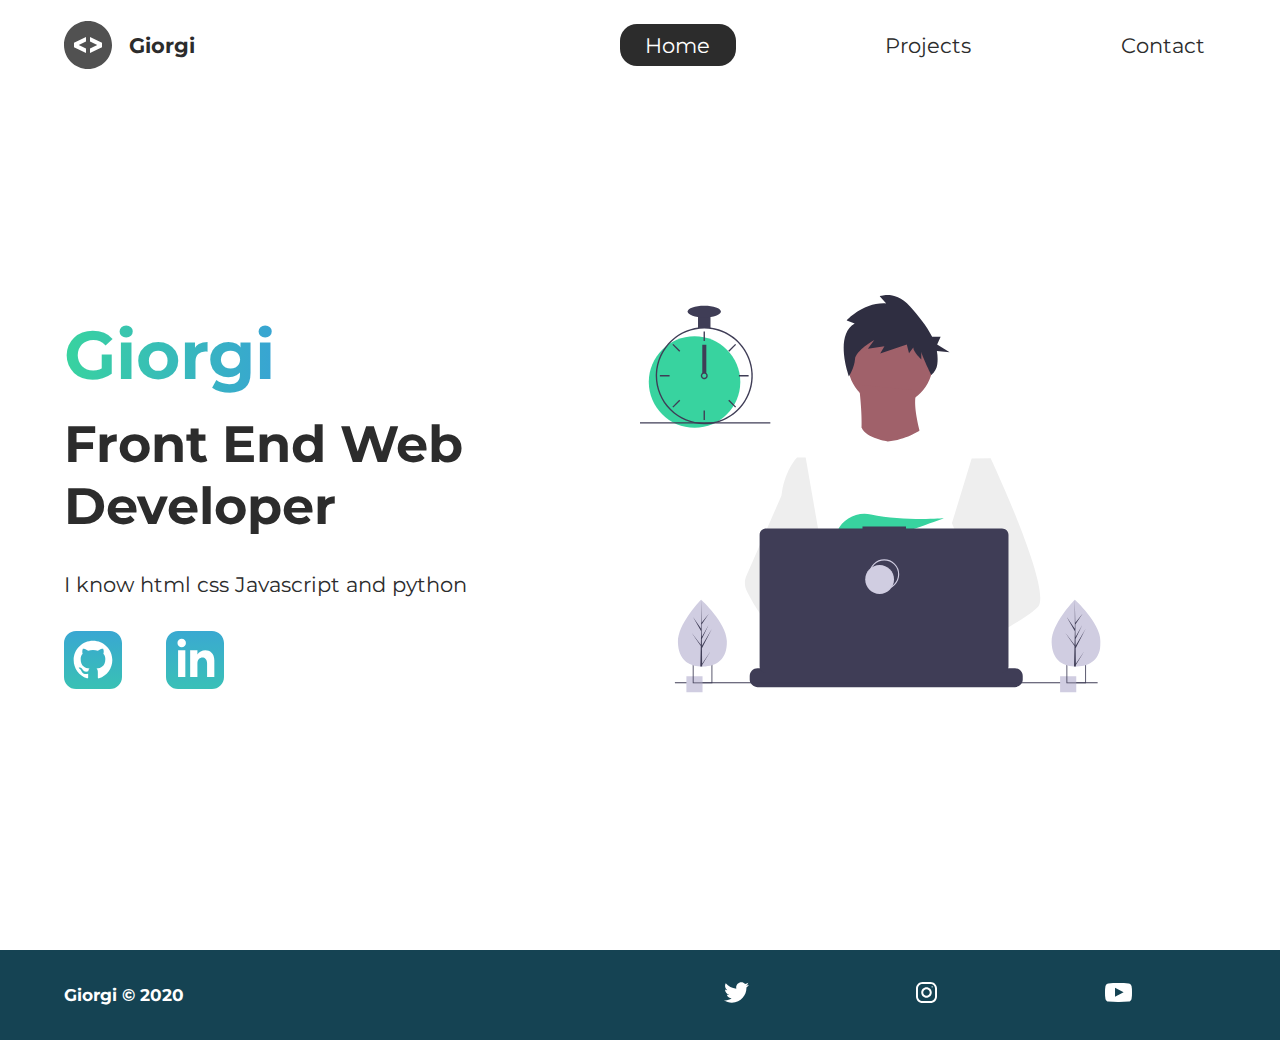
==== index.html @ 6c3f559a "new portfolio" ====
<!DOCTYPE html>
<html lang="en">
  <head>
    <meta charset="UTF-8" />
    <meta name="viewport" content="width=device-width, initial-scale=1.0" />
    <meta http-equiv="X-UA-Compatible" content="ie=edge" />
    <meta
      name="description"
      content="Giorgi Araxamia is a front end web developer who specializes in html,css"
    />
    <meta name="robots" content="index,follow" />
    <link
      href="https://fonts.googleapis.com/css?family=Montserrat:400,500&display=swap"
      rel="stylesheet"
    />
    <script defer src="./changeMode.js"></script>
    <link rel="stylesheet" href="./css/style.css" />
    <title>Giorgi Araxamia| Web Developer</title>
  </head>
  <body>
    <header class="main-head">
      <nav>
        <div class="logo">
          <img src="./icons/code.svg" alt="logo" />
          <h1>Giorgi</h1>
        </div>
        <ul>
          <li><a class="active" href="/">Home</a></li>
          <li><a href="./projects/">Projects</a></li>
          <li><a href="./contact/">Contact</a></li>
        </ul>
      </nav>
    </header>
    <section class="intro">
      <div class="intro-text">
        <h2>Giorgi</h2>
        <h3>
          Front End Web <br />
          Developer
        </h3>
        <p>
          I know html css Javascript and python
        </p>
        <div class="intro-social">
          <a href="#"
            ><img src="./icons/github.svg" alt="github-social-link"
          /></a>
          <a href="#"
            ><img src="./icons/linked-in.svg" alt="linkedin-social-link"
          /></a>
        </div>
      </div>
      <div class="intro-images">
        <svg
          width="799"
          height="690"
          viewBox="0 0 799 690"
          fill="none"
          xmlns="http://www.w3.org/2000/svg"
        >
          <g id="undraw_dev_productivity_umsq (1) 1" clip-path="url(#clip0)">
            <path
              id="Vector"
              d="M516.92 624.636C516.92 624.636 512.16 626.266 504.42 628.576C487.31 633.706 455.65 642.216 428.82 643.916C405.72 645.396 386.2 641.836 382.63 626.766C381.1 620.286 383.27 614.956 388 610.576C402.12 597.486 439 592.796 468.25 591.186C476.51 590.736 484.15 590.526 490.51 590.446C501.31 590.306 508.39 590.526 508.39 590.526L508.56 591.186L516.92 624.636Z"
              fill="#A0616A"
            />
            <path
              id="Vector_2"
              d="M436.99 672.586C418.61 695.346 342.73 647.666 316.19 629.886C310.41 626.016 306.97 623.566 306.97 623.566L331.25 591.186L338.94 580.936C338.94 580.936 345.82 584.586 355.99 590.526C356.36 590.746 356.73 590.966 357.11 591.186C365.88 596.336 376.89 603.066 388 610.576C403.33 620.946 418.83 632.776 428.82 643.916C438.59 654.806 443.08 665.036 436.99 672.586Z"
              fill="#A0616A"
            />
            <g id="me">
              <path
                id="Vector_3"
                d="M434.672 191.952C475.283 191.607 507.926 158.406 507.582 117.795C507.237 77.1832 474.036 44.5403 433.425 44.8847C392.813 45.2291 360.17 78.4303 360.515 119.042C360.859 159.653 394.06 192.296 434.672 191.952Z"
                fill="#A0616A"
              />
              <path
                id="Vector_4"
                d="M379.477 155.65C379.477 155.65 394.216 259.972 373.002 271.875C351.787 283.779 499.929 283.588 499.929 283.588C499.929 283.588 466.124 193.284 480.809 165.449L379.477 155.65Z"
                fill="#A0616A"
              />
              <path
                id="Vector_5"
                d="M608.101 283.199L596.257 339.402L571.214 458.308L570.49 464.815L562.138 540.138L556.582 590.177L552.857 623.79C528.584 636.526 510.988 645.326 510.988 645.326C510.988 645.326 509.404 637.719 506.871 627.99C489.805 633.265 458.218 642.043 431.404 643.97C441.266 654.777 445.842 664.969 439.817 672.57C421.63 695.485 345.349 648.45 318.659 630.896C318.077 635.158 317.879 639.464 318.068 643.762L297.626 628.314L299.331 592.359L302.206 531.522L305.819 455.229C304.448 451.975 303.294 448.634 302.364 445.228C295.956 423.161 288.032 379.057 281.928 342.067C277.016 312.298 273.302 287.138 272.517 281.785C272.411 281.086 272.358 280.726 272.358 280.726L384.363 230.094C392.509 248.556 429.865 253.809 429.865 253.809C460.756 251.417 484.847 234.913 484.847 234.913L608.101 283.199Z"
                fill="white"
              />
              <path
                id="Vector_6"
                d="M372.285 49.3811L358.49 43.9934C358.49 43.9934 386.969 12.1 426.99 14.513L415.635 2.22366C415.635 2.22366 443.04 -9.01799 468.283 19.6674C481.553 34.7467 496.908 52.4737 506.557 72.5077L521.281 72.3829L515.251 85.9663L536.874 99.3152L514.777 97.0719C516.155 104.471 516.421 112.034 515.566 119.511C514.683 126.991 510.928 133.835 505.094 138.598V138.598C505.094 138.598 487.743 103.449 487.696 97.9443L487.813 111.705C487.813 111.705 473.959 99.4371 473.889 91.1807L466.471 100.877L462.593 85.7717L416.475 101.301L423.87 88.8526L395.157 93.2246L406.278 77.9923C406.278 77.9923 373.932 96.1568 372.811 111.304C371.689 126.452 362.299 140.875 362.299 140.875C362.299 140.875 336.213 70.3294 372.285 49.3811Z"
                fill="#2F2E41"
              />
              <path
                id="Vector_7"
                d="M690.215 540.422C682.794 548.605 664.338 560.992 641.951 574.422C633.623 579.413 624.757 584.559 615.71 589.676C594.122 601.889 571.514 614.001 552.857 623.79C528.584 636.526 510.988 645.326 510.988 645.326C510.988 645.326 509.403 637.719 506.871 627.99C503.48 614.968 498.397 598.141 493.184 590.715C493.002 590.456 492.82 590.218 492.638 589.979C491.121 588.022 489.601 586.885 488.112 586.897L562.138 540.138L594.127 519.926L570.489 464.814L540.842 395.683L557.908 339.727L575.062 283.479L608.101 283.199C608.101 283.199 619.243 306.985 633.514 340.166C635.647 345.128 637.851 350.299 640.096 355.64C669.469 425.394 706.176 522.836 690.215 540.422Z"
                fill="#EEEEEE"
              />
              <path
                id="Vector_8"
                d="M358.123 591.2C355.41 591.212 352.702 591.456 350.029 591.928C327.074 596.073 320.47 616.94 318.659 630.896C318.077 635.158 317.879 639.464 318.068 643.761L297.626 628.314L290.178 622.687C272.316 616.628 256.353 605.733 242.483 592.84C230.449 581.456 219.634 568.849 210.213 555.223C200.831 541.793 192.448 527.692 185.134 513.034C183.094 508.943 181.977 504.454 181.864 499.884C181.751 495.314 182.644 490.775 184.48 486.588L209.154 430.327L245.218 348.098C245.471 346.146 245.752 344.237 246.059 342.371C252.995 300.511 272.367 281.786 272.367 281.786L287.286 281.659L297.778 341.932L310.813 416.815L302.364 445.227L282.839 510.845L302.205 531.522L358.123 591.2Z"
                fill="#EEEEEE"
              />
            </g>
            <path
              id="Vector_9"
              d="M372.877 415.806L385.631 430.686C390.37 429.783 395.319 428.721 400.416 427.529L396.752 415.806L405.71 426.256C459.707 412.975 526.637 387.155 526.637 387.155C526.637 387.155 454.379 392.453 400.428 380.666C376.558 375.451 351.998 387.284 342.202 409.668C336.508 422.679 337.403 433.951 357.596 433.951C364.419 433.835 371.223 433.195 377.949 432.037L372.877 415.806Z"
              fill="#38D39F"
            />
            <path
              id="Vector_10"
              d="M663.65 660.386V666.456C663.654 668.122 663.345 669.774 662.74 671.326C662.472 672.018 662.147 672.687 661.77 673.326C660.578 675.326 658.887 676.983 656.862 678.133C654.838 679.283 652.549 679.887 650.22 679.886H203.67C201.342 679.887 199.053 679.283 197.028 678.133C195.003 676.983 193.312 675.326 192.12 673.326C191.743 672.687 191.419 672.018 191.15 671.326C190.546 669.774 190.237 668.122 190.24 666.456V660.386C190.24 658.622 190.587 656.876 191.262 655.246C191.936 653.616 192.926 652.136 194.173 650.888C195.42 649.641 196.901 648.652 198.53 647.977C200.16 647.302 201.906 646.955 203.67 646.956H229.41V644.126C229.41 644.052 229.425 643.979 229.453 643.911C229.481 643.843 229.522 643.782 229.574 643.73C229.626 643.678 229.688 643.636 229.756 643.608C229.824 643.58 229.897 643.566 229.97 643.566H243.4C243.474 643.566 243.547 643.58 243.615 643.608C243.683 643.636 243.745 643.678 243.797 643.73C243.849 643.782 243.89 643.843 243.918 643.911C243.946 643.979 243.96 644.052 243.96 644.126V646.956H252.35V644.126C252.35 644.052 252.365 643.979 252.393 643.911C252.421 643.843 252.462 643.782 252.514 643.73C252.566 643.678 252.628 643.636 252.696 643.608C252.764 643.58 252.837 643.566 252.91 643.566H266.34C266.414 643.566 266.487 643.58 266.555 643.608C266.623 643.636 266.684 643.678 266.736 643.73C266.789 643.782 266.83 643.843 266.858 643.911C266.886 643.979 266.9 644.052 266.9 644.126V646.956H275.3V644.126C275.3 644.052 275.315 643.979 275.343 643.911C275.371 643.843 275.412 643.782 275.464 643.73C275.516 643.678 275.578 643.636 275.646 643.608C275.714 643.58 275.787 643.566 275.86 643.566H289.29C289.364 643.566 289.437 643.58 289.505 643.608C289.573 643.636 289.634 643.678 289.686 643.73C289.739 643.782 289.78 643.843 289.808 643.911C289.836 643.979 289.85 644.052 289.85 644.126V646.956H298.24V644.126C298.24 644.052 298.255 643.979 298.283 643.911C298.311 643.843 298.352 643.782 298.404 643.73C298.456 643.678 298.518 643.636 298.586 643.608C298.654 643.58 298.727 643.566 298.8 643.566H312.23C312.304 643.566 312.377 643.58 312.445 643.608C312.513 643.636 312.574 643.678 312.626 643.73C312.678 643.782 312.72 643.843 312.748 643.911C312.776 643.979 312.79 644.052 312.79 644.126V646.956H321.18V644.126C321.18 644.052 321.194 643.979 321.223 643.911C321.251 643.843 321.292 643.782 321.344 643.73C321.396 643.678 321.458 643.636 321.526 643.608C321.594 643.58 321.667 643.566 321.74 643.566H335.17C335.244 643.566 335.317 643.58 335.385 643.608C335.453 643.636 335.514 643.678 335.566 643.73C335.618 643.782 335.66 643.843 335.688 643.911C335.716 643.979 335.73 644.052 335.73 644.126V646.956H344.13V644.126C344.13 644.052 344.145 643.979 344.173 643.911C344.201 643.843 344.242 643.782 344.294 643.73C344.346 643.678 344.408 643.636 344.476 643.608C344.544 643.58 344.617 643.566 344.69 643.566H358.12C358.194 643.566 358.267 643.58 358.335 643.608C358.403 643.636 358.464 643.678 358.516 643.73C358.569 643.782 358.61 643.843 358.638 643.911C358.666 643.979 358.68 644.052 358.68 644.126V646.956H367.07V644.126C367.07 644.052 367.085 643.979 367.113 643.911C367.141 643.843 367.182 643.782 367.234 643.73C367.286 643.678 367.348 643.636 367.416 643.608C367.484 643.58 367.557 643.566 367.63 643.566H472.83C472.904 643.566 472.977 643.58 473.045 643.608C473.113 643.636 473.174 643.678 473.227 643.73C473.279 643.782 473.32 643.843 473.348 643.911C473.376 643.979 473.39 644.052 473.39 644.126V646.956H481.79V644.126C481.79 644.052 481.804 643.979 481.833 643.911C481.861 643.843 481.902 643.782 481.954 643.73C482.006 643.678 482.068 643.636 482.136 643.608C482.204 643.58 482.277 643.566 482.35 643.566H495.78C495.928 643.567 496.07 643.627 496.175 643.732C496.279 643.836 496.339 643.978 496.34 644.126V646.956H504.73V644.126C504.73 644.052 504.745 643.979 504.773 643.911C504.801 643.843 504.842 643.782 504.894 643.73C504.946 643.678 505.008 643.636 505.076 643.608C505.144 643.58 505.217 643.566 505.29 643.566H518.72C518.794 643.566 518.867 643.58 518.935 643.608C519.003 643.636 519.065 643.678 519.117 643.73C519.169 643.782 519.21 643.843 519.238 643.911C519.266 643.979 519.28 644.052 519.28 644.126V646.956H527.67V644.126C527.67 644.052 527.685 643.979 527.713 643.911C527.741 643.843 527.782 643.782 527.834 643.73C527.886 643.678 527.948 643.636 528.016 643.608C528.084 643.58 528.157 643.566 528.23 643.566H541.66C541.734 643.566 541.807 643.58 541.875 643.608C541.943 643.636 542.005 643.678 542.057 643.73C542.109 643.782 542.15 643.843 542.178 643.911C542.206 643.979 542.22 644.052 542.22 644.126V646.956H550.62V644.126C550.62 644.052 550.635 643.979 550.663 643.911C550.691 643.843 550.732 643.782 550.784 643.73C550.836 643.678 550.898 643.636 550.966 643.608C551.034 643.58 551.107 643.566 551.18 643.566H564.61C564.757 643.568 564.898 643.628 565.001 643.733C565.104 643.837 565.161 643.979 565.16 644.126V646.956H573.56V644.126C573.56 644.052 573.575 643.979 573.603 643.911C573.631 643.843 573.672 643.782 573.724 643.73C573.776 643.678 573.838 643.636 573.906 643.608C573.974 643.58 574.047 643.566 574.12 643.566H587.55C587.624 643.566 587.697 643.58 587.765 643.608C587.833 643.636 587.895 643.678 587.947 643.73C587.999 643.782 588.04 643.843 588.068 643.911C588.096 643.979 588.11 644.052 588.11 644.126V646.956H596.5V644.126C596.5 644.052 596.515 643.979 596.543 643.911C596.571 643.843 596.612 643.782 596.664 643.73C596.716 643.678 596.778 643.636 596.846 643.608C596.914 643.58 596.987 643.566 597.06 643.566H610.49C610.564 643.566 610.637 643.58 610.705 643.608C610.773 643.636 610.835 643.678 610.887 643.73C610.939 643.782 610.98 643.843 611.008 643.911C611.036 643.979 611.05 644.052 611.05 644.126V646.956H650.22C651.984 646.955 653.731 647.302 655.36 647.977C656.99 648.652 658.471 649.641 659.718 650.888C660.965 652.136 661.954 653.616 662.629 655.246C663.304 656.876 663.651 658.622 663.65 660.386Z"
              fill="#3F3D56"
            />
            <path
              id="Vector_11"
              d="M793.5 671.326H60.5V673.326H793.5V671.326Z"
              fill="#3F3D56"
            />
            <path
              id="Vector_12"
              d="M627.694 404.757H461.251V401.326H385.78V404.757H218.651C215.665 404.757 212.801 405.943 210.69 408.054C208.578 410.166 207.392 413.029 207.392 416.015V643.927C207.392 646.913 208.578 649.776 210.69 651.888C212.801 653.999 215.665 655.185 218.651 655.185H627.694C630.68 655.185 633.544 653.999 635.655 651.888C637.767 649.776 638.953 646.913 638.953 643.927V416.015C638.953 414.537 638.662 413.073 638.096 411.707C637.53 410.341 636.701 409.1 635.655 408.054C634.61 407.009 633.369 406.18 632.003 405.614C630.637 405.048 629.173 404.757 627.694 404.757Z"
              fill="#3F3D56"
            />
            <path
              id="Vector_13"
              d="M423.5 509.326C437.307 509.326 448.5 498.133 448.5 484.326C448.5 470.519 437.307 459.326 423.5 459.326C409.693 459.326 398.5 470.519 398.5 484.326C398.5 498.133 409.693 509.326 423.5 509.326Z"
              stroke="#D0CDE1"
              stroke-width="2"
              stroke-miterlimit="10"
            />
            <path
              id="Vector_14"
              d="M415.5 518.326C429.307 518.326 440.5 507.133 440.5 493.326C440.5 479.519 429.307 468.326 415.5 468.326C401.693 468.326 390.5 479.519 390.5 493.326C390.5 507.133 401.693 518.326 415.5 518.326Z"
              fill="#D0CDE1"
            />
            <path
              id="Vector_15"
              d="M108.446 661.223H80.4463V689.223H108.446V661.223Z"
              fill="#D0CDE1"
            />
            <path
              id="Vector_16"
              d="M91.4502 639.223V673.223H125.45V639.223H91.4502ZM123.97 671.743H92.9202V640.703H123.97V671.743Z"
              fill="#3F3D56"
            />
            <path
              id="Vector_17"
              d="M756.446 661.223H728.446V689.223H756.446V661.223Z"
              fill="#D0CDE1"
            />
            <path
              id="Vector_18"
              d="M739.45 639.223V673.223H773.45V639.223H739.45ZM771.97 671.743H740.92V640.703H771.97V671.743Z"
              fill="#3F3D56"
            />
            <path
              id="Vector_19"
              d="M94.5802 230.113C138.399 230.113 173.921 194.592 173.921 150.773C173.921 106.955 138.399 71.4326 94.5802 71.4326C50.7617 71.4326 15.2397 106.955 15.2397 150.773C15.2397 194.592 50.7617 230.113 94.5802 230.113Z"
              fill="#38D39F"
            />
            <path
              id="Vector_20"
              d="M122.229 56.4899C115.045 55.5763 107.774 55.5763 100.59 56.4899C84.586 58.5913 69.5203 65.2398 57.181 75.6465C44.8417 86.0532 35.7467 99.7813 30.9754 115.202C28.8053 122.229 27.5764 129.514 27.3208 136.864C27.2848 137.886 27.2607 138.92 27.2607 139.954C27.283 162.264 36.1559 183.655 51.932 199.431C67.7082 215.207 89.0989 224.08 111.41 224.103C113.201 224.103 114.992 224.042 116.759 223.934C120.907 223.674 125.03 223.103 129.093 222.227C148.495 218.055 165.798 207.161 177.947 191.468C190.095 175.776 196.308 156.295 195.487 136.467C194.665 116.638 186.863 97.738 173.459 83.1039C160.054 68.4698 141.909 59.0435 122.229 56.4899H122.229ZM137.748 217.347H137.736C130.959 219.659 123.905 221.062 116.759 221.518C114.992 221.638 113.201 221.698 111.41 221.698C89.7377 221.672 68.961 213.051 53.6367 197.727C38.3123 182.402 29.6914 161.626 29.6649 139.954C29.6649 138.92 29.689 137.886 29.725 136.864C30.5514 115.744 39.5156 95.7617 54.7411 81.1008C69.9666 66.44 90.273 58.237 111.41 58.2089C130.776 58.21 149.513 65.0865 164.283 77.6131C179.052 90.1398 188.895 107.503 192.057 126.61C195.219 145.716 191.496 165.325 181.55 181.942C171.604 198.559 156.081 211.106 137.748 217.347H137.748Z"
              fill="#3F3D56"
            />
            <path
              id="Vector_21"
              d="M112.612 63.0176H110.208V79.8474H112.612V63.0176Z"
              fill="#3F3D56"
            />
            <path
              id="Vector_22"
              d="M57.8578 84.7018L56.1577 86.4019L68.0582 98.3023L69.7582 96.6022L57.8578 84.7018Z"
              fill="#3F3D56"
            />
            <path
              id="Vector_23"
              d="M34.4736 138.751V141.156H51.3034V138.751H34.4736Z"
              fill="#3F3D56"
            />
            <path
              id="Vector_24"
              d="M56.1578 193.506L57.8579 195.206L69.7584 183.306L68.0583 181.606L56.1578 193.506Z"
              fill="#3F3D56"
            />
            <path
              id="Vector_25"
              d="M153.062 96.6022L154.762 98.3022L166.662 86.4018L164.962 84.7017L153.062 96.6022Z"
              fill="#3F3D56"
            />
            <path
              id="Vector_26"
              d="M171.516 138.751V141.156H188.346V138.751H171.516Z"
              fill="#3F3D56"
            />
            <path
              id="Vector_27"
              d="M154.762 181.605L153.062 183.305L164.962 195.206L166.662 193.506L154.762 181.605Z"
              fill="#3F3D56"
            />
            <path
              id="Vector_28"
              d="M112.612 200.06H110.208V216.89H112.612V200.06Z"
              fill="#3F3D56"
            />
            <path
              id="Vector_29"
              d="M115.016 135.145C113.976 134.365 112.711 133.943 111.41 133.943C110.11 133.943 108.844 134.365 107.804 135.145C107.091 135.686 106.505 136.375 106.085 137.165C105.552 138.181 105.322 139.329 105.421 140.473C105.52 141.616 105.944 142.707 106.644 143.617C107.343 144.527 108.288 145.218 109.368 145.608C110.447 145.997 111.616 146.07 112.735 145.817C113.855 145.564 114.878 144.996 115.685 144.179C116.492 143.363 117.048 142.333 117.288 141.21C117.528 140.088 117.441 138.92 117.039 137.846C116.636 136.771 115.935 135.834 115.017 135.145H115.016ZM111.41 143.56C110.454 143.557 109.539 143.176 108.863 142.501C108.187 141.825 107.807 140.909 107.804 139.954C107.808 139.224 108.03 138.513 108.441 137.91C108.793 137.4 109.271 136.989 109.828 136.718C110.386 136.446 111.004 136.323 111.623 136.361C112.241 136.398 112.84 136.594 113.361 136.931C113.881 137.267 114.307 137.732 114.595 138.281C114.883 138.83 115.025 139.444 115.007 140.063C114.989 140.683 114.811 141.287 114.491 141.818C114.17 142.349 113.719 142.788 113.179 143.093C112.639 143.398 112.03 143.559 111.41 143.56V143.56Z"
              fill="#3F3D56"
            />
            <path
              id="Vector_30"
              d="M122.229 35.3687H100.591V57.007H122.229V35.3687Z"
              fill="#3F3D56"
            />
            <path
              id="Vector_31"
              d="M111.41 38.9748C127.344 38.9748 140.261 34.4 140.261 28.7567C140.261 23.1134 127.344 18.5386 111.41 18.5386C95.4757 18.5386 82.5586 23.1134 82.5586 28.7567C82.5586 34.4 95.4757 38.9748 111.41 38.9748Z"
              fill="#3F3D56"
            />
            <path id="clock-arrow" d="M115 86H108V135H115V86Z" fill="#3F3D56" />
            <path
              id="Vector_32"
              d="M226 220.44H0V222.844H226V220.44Z"
              fill="#3F3D56"
            />
            <g id="plant-left">
              <path
                id="Vector_33"
                d="M150.594 599.754C151.527 631.704 132.858 643.413 109.43 644.097C108.886 644.113 108.344 644.123 107.805 644.126C106.719 644.135 105.643 644.117 104.577 644.072C83.3891 643.193 66.6172 631.945 65.7495 602.232C64.8515 571.482 103.018 531.529 105.882 528.574L105.887 528.571C105.996 528.458 106.052 528.402 106.052 528.402C106.052 528.402 149.661 567.807 150.594 599.754Z"
                fill="#D0CDE1"
              />
              <path
                id="Vector_34"
                d="M107.744 639.255L122.626 617.124L107.774 641.636L107.805 644.126C106.719 644.135 105.643 644.117 104.577 644.072L105.315 612.06L105.295 611.813L105.322 611.766L105.393 608.741L89.0952 585.078L105.374 606.477L105.432 607.116L105.989 582.93L91.9122 558.397L106.029 578.681L105.882 528.574L105.882 528.407L105.887 528.571L106.821 568.062L119.651 552.021L106.863 571.464L107.143 593.098L118.949 571.984L107.187 596.279L107.343 608.308L124.512 578.897L107.395 612.505L107.744 639.255Z"
                fill="#3F3D56"
              />
            </g>
            <g id="plant-right">
              <path
                id="Vector_35"
                d="M798.594 599.754C799.527 631.704 780.858 643.413 757.43 644.097C756.886 644.113 756.344 644.123 755.805 644.126C754.719 644.135 753.643 644.117 752.577 644.072C731.389 643.193 714.617 631.945 713.749 602.232C712.851 571.482 751.018 531.529 753.882 528.574L753.887 528.571C753.996 528.458 754.052 528.402 754.052 528.402C754.052 528.402 797.661 567.807 798.594 599.754Z"
                fill="#D0CDE1"
              />
              <path
                id="Vector_36"
                d="M755.744 639.255L770.626 617.124L755.774 641.636L755.805 644.126C754.719 644.135 753.643 644.117 752.577 644.072L753.315 612.06L753.295 611.813L753.323 611.766L753.393 608.741L737.095 585.078L753.374 606.477L753.432 607.116L753.989 582.93L739.912 558.397L754.029 578.681L753.882 528.574L753.882 528.407L753.887 528.571L754.821 568.062L767.651 552.021L754.864 571.464L755.143 593.098L766.949 571.984L755.187 596.279L755.343 608.308L772.512 578.897L755.395 612.505L755.744 639.255Z"
                fill="#3F3D56"
              />
            </g>
          </g>
          <defs>
            <clipPath id="clip0">
              <rect width="798.627" height="689.223" fill="white" />
            </clipPath>
          </defs>
        </svg>
        <img class="splash" src="./img/splash.svg" alt="" />
      </div>
    </section>
    <footer>
      <h4>Giorgi &copy; 2020</h4>
      <ul>
        <li>
          <a href="#"
            ><img src="./icons/twitter 1.svg" alt="twitter-social"
          /></a>
        </li>
        <li>
          <a href="#"
            ><img src="./icons/instagram 1.svg" alt="instagram-social"
          /></a>
        </li>
        <li>
          <a href="#"
            ><img src="./icons/youtube-symbol 1.svg" alt="youtube-social"
          /></a>
        </li>
      </ul>
    </footer>
  </body>
</html>
---- css/style.css ----
/* Global Styles */
* {
  margin: 0;
  padding: 0;
  -webkit-box-sizing: border-box;
          box-sizing: border-box;
}

html {
  font-size: 62.5%;
}

body {
  font-family: 'Montserrat', sans-serif;
}

h1 {
  font-size: 2.5rem;
}

li,
button,
label,
input,
a,
p {
  font-size: 2.5rem;
}

h2 {
  font-size: 4rem;
}

h3 {
  font-size: 2.5rem;
}

h4,
h5 {
  font-size: 2rem;
}

ul {
  list-style: none;
}

a {
  text-decoration: none;
  color: #2c2c2c;
}

.main-head {
  width: 95%;
  margin: 0 0 0 auto;
}

nav {
  position: relative;
  display: -webkit-box;
  display: -ms-flexbox;
  display: flex;
  -webkit-box-pack: justify;
      -ms-flex-pack: justify;
          justify-content: space-between;
  -webkit-box-align: center;
      -ms-flex-align: center;
          align-items: center;
  -webkit-box-orient: horizontal;
  -webkit-box-direction: normal;
      -ms-flex-direction: row;
          flex-direction: row;
  min-height: 10vh;
  width: 60%;
  -ms-flex-wrap: wrap;
      flex-wrap: wrap;
}

nav .logo {
  display: -webkit-box;
  display: -ms-flexbox;
  display: flex;
  -webkit-box-pack: start;
      -ms-flex-pack: start;
          justify-content: flex-start;
  -webkit-box-align: center;
      -ms-flex-align: center;
          align-items: center;
  -webkit-box-orient: horizontal;
  -webkit-box-direction: normal;
      -ms-flex-direction: row;
          flex-direction: row;
  -webkit-box-flex: 1;
      -ms-flex: 1 1 10rem;
          flex: 1 1 10rem;
}

nav .logo h1 {
  margin: 2rem;
  color: #2c2c2c;
}

nav ul {
  display: -webkit-box;
  display: -ms-flexbox;
  display: flex;
  -ms-flex-pack: distribute;
      justify-content: space-around;
  -webkit-box-align: center;
      -ms-flex-align: center;
          align-items: center;
  -webkit-box-orient: horizontal;
  -webkit-box-direction: normal;
      -ms-flex-direction: row;
          flex-direction: row;
  -webkit-box-flex: 1;
      -ms-flex: 1 1 40rem;
          flex: 1 1 40rem;
}

.intro {
  min-height: 90vh;
  width: 90%;
  margin: auto;
  -ms-flex-wrap: wrap;
      flex-wrap: wrap;
  display: -webkit-box;
  display: -ms-flexbox;
  display: flex;
  -webkit-box-pack: justify;
      -ms-flex-pack: justify;
          justify-content: space-between;
  -webkit-box-align: center;
      -ms-flex-align: center;
          align-items: center;
  -webkit-box-orient: horizontal;
  -webkit-box-direction: normal;
      -ms-flex-direction: row;
          flex-direction: row;
}

.intro h2 {
  font-size: 8rem;
  padding-top: 2rem;
  background: -webkit-gradient(linear, left top, right top, from(#38d39f), to(#38a4d3));
  background: linear-gradient(left, #38d39f, #38a4d3);
  -webkit-background-clip: text;
  -webkit-text-fill-color: transparent;
  display: inline-block;
}

.intro h3 {
  font-size: 6rem;
  padding: 2rem 0rem;
  color: #2c2c2c;
}

.intro p {
  padding-top: 2rem;
  color: #2c2c2c;
}

.splash {
  position: absolute;
  top: 0%;
  right: 0%;
  height: 100%;
  z-index: -1;
}

.intro-social {
  margin-top: 4rem;
}

.intro-social a {
  margin-right: 5rem;
}

.active {
  background: #2c2c2c;
  color: white;
  padding: 1rem 3rem;
  border-radius: 2rem;
}

.intro-text,
.intro-images {
  -webkit-box-flex: 1;
      -ms-flex: 1 1 40rem;
          flex: 1 1 40rem;
}

#plant-left {
  -webkit-animation: plant 1.5s ease infinite alternate;
          animation: plant 1.5s ease infinite alternate;
}

#plant-right {
  -webkit-animation: plant 1.5s ease infinite alternate 0.5s;
          animation: plant 1.5s ease infinite alternate 0.5s;
}

#me {
  -webkit-animation: me 2s ease infinite alternate;
          animation: me 2s ease infinite alternate;
  -webkit-transform-origin: bottom;
          transform-origin: bottom;
}

#clock-arrow {
  -webkit-animation: clock 5s infinite linear;
          animation: clock 5s infinite linear;
  transform-box: fill-box;
  -webkit-transform-origin: bottom;
          transform-origin: bottom;
}

@-webkit-keyframes me {
  from {
    -webkit-transform: rotateZ(-5deg);
            transform: rotateZ(-5deg);
  }
  to {
    -webkit-transform: rotateZ(5deg);
            transform: rotateZ(5deg);
  }
}

@keyframes me {
  from {
    -webkit-transform: rotateZ(-5deg);
            transform: rotateZ(-5deg);
  }
  to {
    -webkit-transform: rotateZ(5deg);
            transform: rotateZ(5deg);
  }
}

@-webkit-keyframes plant {
  from {
    -webkit-transform: translateY(0%);
            transform: translateY(0%);
  }
  to {
    -webkit-transform: translateY(-30%);
            transform: translateY(-30%);
  }
}

@keyframes plant {
  from {
    -webkit-transform: translateY(0%);
            transform: translateY(0%);
  }
  to {
    -webkit-transform: translateY(-30%);
            transform: translateY(-30%);
  }
}

@-webkit-keyframes clock {
  from {
    -webkit-transform: rotateZ(0deg);
            transform: rotateZ(0deg);
  }
  to {
    -webkit-transform: rotateZ(360deg);
            transform: rotateZ(360deg);
  }
}

@keyframes clock {
  from {
    -webkit-transform: rotateZ(0deg);
            transform: rotateZ(0deg);
  }
  to {
    -webkit-transform: rotateZ(360deg);
            transform: rotateZ(360deg);
  }
}

.change-mode .icon {
  position: absolute;
  top: 40%;
  right: -50%;
  width: 20px;
  height: 20px;
  background-color: black;
  cursor: pointer;
  z-index: 50000;
}

.projects {
  width: 90%;
  margin: auto;
  min-height: 90vh;
  display: -webkit-box;
  display: -ms-flexbox;
  display: flex;
  -webkit-box-pack: justify;
      -ms-flex-pack: justify;
          justify-content: space-between;
  -webkit-box-align: center;
      -ms-flex-align: center;
          align-items: center;
  -webkit-box-orient: horizontal;
  -webkit-box-direction: normal;
      -ms-flex-direction: row;
          flex-direction: row;
  text-align: center;
  -ms-flex-wrap: wrap;
      flex-wrap: wrap;
}

.projects h2 {
  margin: 2rem;
}

div.project_box {
  margin-bottom: 40px;
}

div.img_box {
  position: relative;
  max-width: 700px;
  height: 350px;
  border: 2px solid #154353;
  overflow: hidden;
}

div.img_box a {
  position: absolute;
  -webkit-transform: translate(-50%, -50%);
          transform: translate(-50%, -50%);
  padding: 10px 20px;
  color: #fff;
  background-color: #154353;
  opacity: 0;
  cursor: pointer;
}

div.img_box:hover a {
  -webkit-animation: anim 1s ease-in-out forwards;
          animation: anim 1s ease-in-out forwards;
}

div.img_box::before {
  content: '';
  position: absolute;
  top: -100px;
  left: -150px;
  width: 10px;
  height: 10px;
  border-radius: 50%;
  background-color: #38a4d380;
  -webkit-transition: all 0.8s ease-in-out;
  transition: all 0.8s ease-in-out;
}

div.img_box:hover::before {
  width: 170%;
  height: 170%;
}

.projects img {
  -o-object-fit: cover;
     object-fit: cover;
  width: 100%;
  height: 100%;
}

@-webkit-keyframes anim {
  0% {
    top: -50%;
    left: -50%;
    opacity: 0;
  }
  80% {
    top: 50%;
    left: 60%;
    opacity: 0.8;
  }
  100% {
    top: 50%;
    left: 50%;
    opacity: 1;
  }
}

@keyframes anim {
  0% {
    top: -50%;
    left: -50%;
    opacity: 0;
  }
  80% {
    top: 50%;
    left: 60%;
    opacity: 0.8;
  }
  100% {
    top: 50%;
    left: 50%;
    opacity: 1;
  }
}

.form-section {
  min-height: 80vh;
  display: -webkit-box;
  display: -ms-flexbox;
  display: flex;
  -webkit-box-pack: center;
      -ms-flex-pack: center;
          justify-content: center;
  -webkit-box-align: center;
      -ms-flex-align: center;
          align-items: center;
  -webkit-box-orient: horizontal;
  -webkit-box-direction: normal;
      -ms-flex-direction: row;
          flex-direction: row;
  margin-top: 3rem;
}

.form-section form {
  padding: 3rem 10rem;
  -webkit-box-shadow: 0px 10px 10px rgba(0, 0, 0, 0.2), 0px 20px 40px rgba(0, 0, 0, 0.2);
          box-shadow: 0px 10px 10px rgba(0, 0, 0, 0.2), 0px 20px 40px rgba(0, 0, 0, 0.2);
  display: -webkit-box;
  display: -ms-flexbox;
  display: flex;
  -webkit-box-pack: center;
      -ms-flex-pack: center;
          justify-content: center;
  -webkit-box-align: center;
      -ms-flex-align: center;
          align-items: center;
  -webkit-box-orient: vertical;
  -webkit-box-direction: normal;
      -ms-flex-direction: column;
          flex-direction: column;
  border-radius: 2rem;
}

.form-section form input,
.form-section form textarea {
  margin: 2rem;
}

.form-section form input:focus,
.form-section form textarea:focus {
  outline: 2px solid black;
}

.form-section form textarea {
  font-family: "Montserrat", sans-serif;
  font-size: 2rem;
}

.form-section form button {
  width: 100%;
  padding: 2rem;
  background: #154353;
  color: white;
}

.form-section form button:focus {
  background: #33696b;
}

footer {
  background: #154353;
  color: white;
  min-height: 10vh;
  padding: 0% 5%;
  margin-top: 50px;
  display: -webkit-box;
  display: -ms-flexbox;
  display: flex;
  -webkit-box-pack: start;
      -ms-flex-pack: start;
          justify-content: flex-start;
  -webkit-box-align: center;
      -ms-flex-align: center;
          align-items: center;
  -webkit-box-orient: horizontal;
  -webkit-box-direction: normal;
      -ms-flex-direction: row;
          flex-direction: row;
}

footer ul {
  -webkit-box-flex: 1;
      -ms-flex: 1 1 40rem;
          flex: 1 1 40rem;
  display: -webkit-box;
  display: -ms-flexbox;
  display: flex;
  -ms-flex-pack: distribute;
      justify-content: space-around;
  -webkit-box-align: center;
      -ms-flex-align: center;
          align-items: center;
  -webkit-box-orient: horizontal;
  -webkit-box-direction: normal;
      -ms-flex-direction: row;
          flex-direction: row;
}

footer h4 {
  -webkit-box-flex: 1;
      -ms-flex: 1 1 40rem;
          flex: 1 1 40rem;
}

@media screen and (max-width: 1332px) {
  html {
    font-size: 53%;
  }
  .splash {
    display: none;
  }
  svg {
    width: 80%;
  }
  nav {
    width: 100%;
  }
}

@media screen and (max-width: 754px) {
  html {
    font-size: 45%;
  }
  svg {
    height: 60%;
  }
  .main-head {
    width: 100%;
  }
  nav .logo {
    display: -webkit-box;
    display: -ms-flexbox;
    display: flex;
    -webkit-box-pack: center;
        -ms-flex-pack: center;
            justify-content: center;
    -webkit-box-align: center;
        -ms-flex-align: center;
            align-items: center;
    -webkit-box-orient: vertical;
    -webkit-box-direction: normal;
        -ms-flex-direction: column;
            flex-direction: column;
    -webkit-box-flex: 1;
        -ms-flex: 1 1 20rem;
            flex: 1 1 20rem;
    margin-top: 2rem;
  }
  nav ul {
    -webkit-box-flex: 1;
        -ms-flex: 1 1 60rem;
            flex: 1 1 60rem;
    margin: 2rem 0rem;
  }
  .intro-text {
    margin-top: 5rem;
    text-align: center;
  }
  .intro-images {
    text-align: center;
  }
  .intro-social {
    display: -webkit-box;
    display: -ms-flexbox;
    display: flex;
    -webkit-box-pack: center;
        -ms-flex-pack: center;
            justify-content: center;
    -webkit-box-align: center;
        -ms-flex-align: center;
            align-items: center;
    -webkit-box-orient: horizontal;
    -webkit-box-direction: normal;
        -ms-flex-direction: row;
            flex-direction: row;
  }
  .intro-social a {
    margin: 2rem;
  }
  .elena,
  .travelly,
  .gamio {
    -webkit-box-flex: 1;
        -ms-flex: 1 1 50rem;
            flex: 1 1 50rem;
  }
  .elena img,
  .travelly img,
  .gamio img {
    width: 100%;
    height: 100%;
  }
  form {
    padding: 0rem;
    width: 100%;
  }
}
/*# sourceMappingURL=style.css.map */
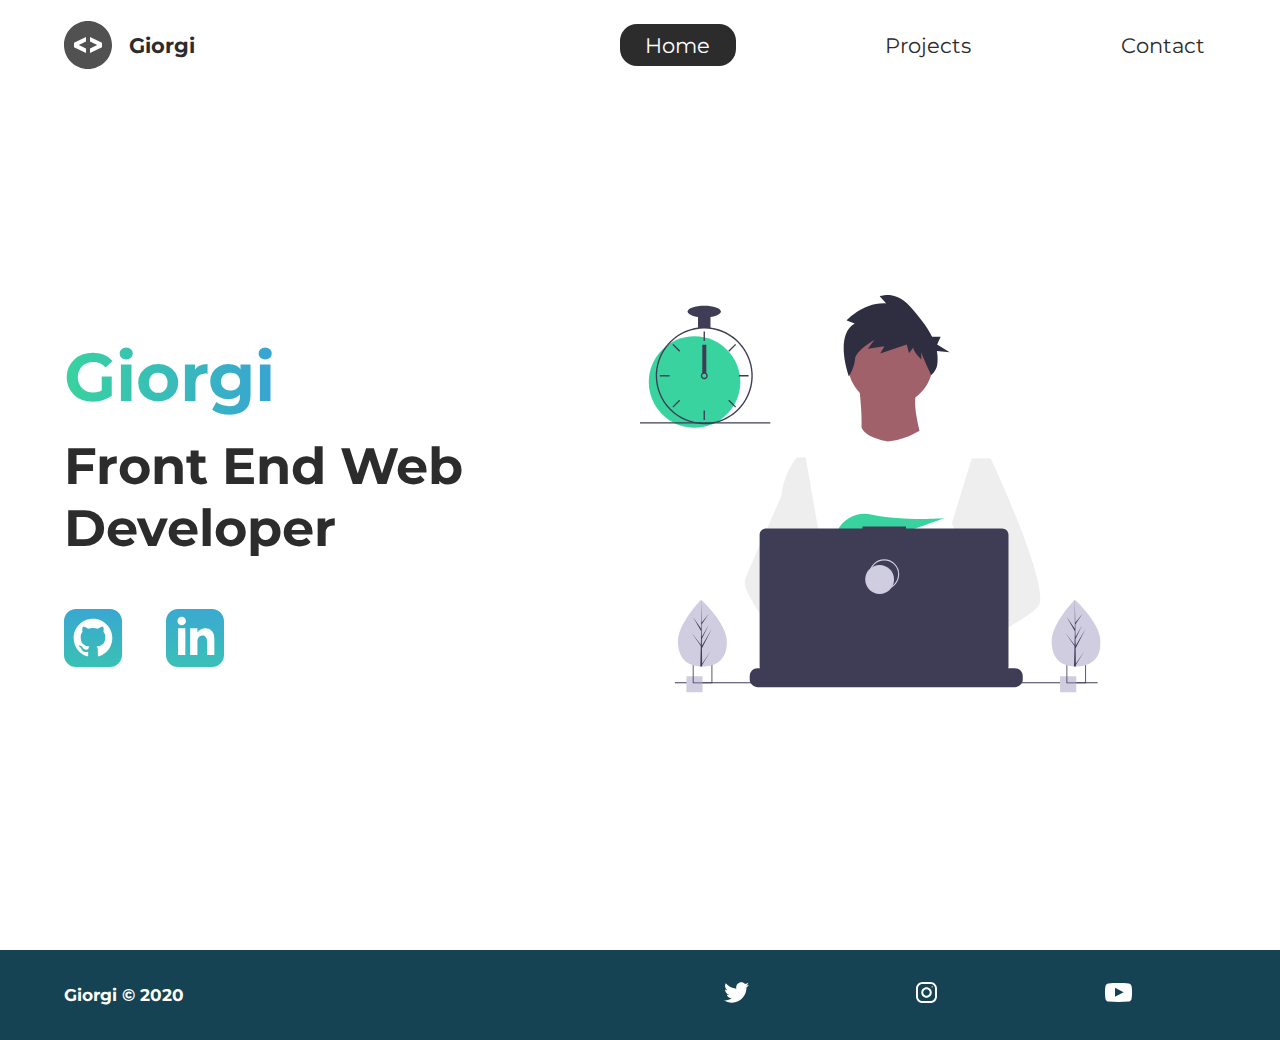
==== commit f14bdc80: "change p" ====
--- a/index.html
+++ b/index.html
@@ -1,282 +1,282 @@
 <!DOCTYPE html>
 <html lang="en">
-  <head>
-    <meta charset="UTF-8" />
-    <meta name="viewport" content="width=device-width, initial-scale=1.0" />
-    <meta http-equiv="X-UA-Compatible" content="ie=edge" />
-    <meta
-      name="description"
-      content="Giorgi Araxamia is a front end web developer who specializes in html,css"
-    />
-    <meta name="robots" content="index,follow" />
-    <link
-      href="https://fonts.googleapis.com/css?family=Montserrat:400,500&display=swap"
-      rel="stylesheet"
-    />
-    <script defer src="./changeMode.js"></script>
-    <link rel="stylesheet" href="./css/style.css" />
-    <title>Giorgi Araxamia| Web Developer</title>
-  </head>
-  <body>
-    <header class="main-head">
-      <nav>
-        <div class="logo">
-          <img src="./icons/code.svg" alt="logo" />
-          <h1>Giorgi</h1>
-        </div>
-        <ul>
-          <li><a class="active" href="/">Home</a></li>
-          <li><a href="./projects/">Projects</a></li>
-          <li><a href="./contact/">Contact</a></li>
-        </ul>
-      </nav>
-    </header>
-    <section class="intro">
-      <div class="intro-text">
-        <h2>Giorgi</h2>
-        <h3>
-          Front End Web <br />
-          Developer
-        </h3>
-        <p>
+	<head>
+		<meta charset="UTF-8" />
+		<meta name="viewport" content="width=device-width, initial-scale=1.0" />
+		<meta http-equiv="X-UA-Compatible" content="ie=edge" />
+		<meta
+			name="description"
+			content="Giorgi Araxamia is a front end web developer who specializes in html,css"
+		/>
+		<meta name="robots" content="index,follow" />
+		<link
+			href="https://fonts.googleapis.com/css?family=Montserrat:400,500&display=swap"
+			rel="stylesheet"
+		/>
+		<script defer src="./changeMode.js"></script>
+		<link rel="stylesheet" href="./css/style.css" />
+		<title>Giorgi Araxamia| Web Developer</title>
+	</head>
+	<body>
+		<header class="main-head">
+			<nav>
+				<div class="logo">
+					<img src="./icons/code.svg" alt="logo" />
+					<h1>Giorgi</h1>
+				</div>
+				<ul>
+					<li><a class="active" href="/">Home</a></li>
+					<li><a href="./projects/">Projects</a></li>
+					<li><a href="./contact/">Contact</a></li>
+				</ul>
+			</nav>
+		</header>
+		<section class="intro">
+			<div class="intro-text">
+				<h2>Giorgi</h2>
+				<h3>
+					Front End Web <br />
+					Developer
+				</h3>
+				<!-- <p>
           I know html css Javascript and python
-        </p>
-        <div class="intro-social">
-          <a href="#"
-            ><img src="./icons/github.svg" alt="github-social-link"
-          /></a>
-          <a href="#"
-            ><img src="./icons/linked-in.svg" alt="linkedin-social-link"
-          /></a>
-        </div>
-      </div>
-      <div class="intro-images">
-        <svg
-          width="799"
-          height="690"
-          viewBox="0 0 799 690"
-          fill="none"
-          xmlns="http://www.w3.org/2000/svg"
-        >
-          <g id="undraw_dev_productivity_umsq (1) 1" clip-path="url(#clip0)">
-            <path
-              id="Vector"
-              d="M516.92 624.636C516.92 624.636 512.16 626.266 504.42 628.576C487.31 633.706 455.65 642.216 428.82 643.916C405.72 645.396 386.2 641.836 382.63 626.766C381.1 620.286 383.27 614.956 388 610.576C402.12 597.486 439 592.796 468.25 591.186C476.51 590.736 484.15 590.526 490.51 590.446C501.31 590.306 508.39 590.526 508.39 590.526L508.56 591.186L516.92 624.636Z"
-              fill="#A0616A"
-            />
-            <path
-              id="Vector_2"
-              d="M436.99 672.586C418.61 695.346 342.73 647.666 316.19 629.886C310.41 626.016 306.97 623.566 306.97 623.566L331.25 591.186L338.94 580.936C338.94 580.936 345.82 584.586 355.99 590.526C356.36 590.746 356.73 590.966 357.11 591.186C365.88 596.336 376.89 603.066 388 610.576C403.33 620.946 418.83 632.776 428.82 643.916C438.59 654.806 443.08 665.036 436.99 672.586Z"
-              fill="#A0616A"
-            />
-            <g id="me">
-              <path
-                id="Vector_3"
-                d="M434.672 191.952C475.283 191.607 507.926 158.406 507.582 117.795C507.237 77.1832 474.036 44.5403 433.425 44.8847C392.813 45.2291 360.17 78.4303 360.515 119.042C360.859 159.653 394.06 192.296 434.672 191.952Z"
-                fill="#A0616A"
-              />
-              <path
-                id="Vector_4"
-                d="M379.477 155.65C379.477 155.65 394.216 259.972 373.002 271.875C351.787 283.779 499.929 283.588 499.929 283.588C499.929 283.588 466.124 193.284 480.809 165.449L379.477 155.65Z"
-                fill="#A0616A"
-              />
-              <path
-                id="Vector_5"
-                d="M608.101 283.199L596.257 339.402L571.214 458.308L570.49 464.815L562.138 540.138L556.582 590.177L552.857 623.79C528.584 636.526 510.988 645.326 510.988 645.326C510.988 645.326 509.404 637.719 506.871 627.99C489.805 633.265 458.218 642.043 431.404 643.97C441.266 654.777 445.842 664.969 439.817 672.57C421.63 695.485 345.349 648.45 318.659 630.896C318.077 635.158 317.879 639.464 318.068 643.762L297.626 628.314L299.331 592.359L302.206 531.522L305.819 455.229C304.448 451.975 303.294 448.634 302.364 445.228C295.956 423.161 288.032 379.057 281.928 342.067C277.016 312.298 273.302 287.138 272.517 281.785C272.411 281.086 272.358 280.726 272.358 280.726L384.363 230.094C392.509 248.556 429.865 253.809 429.865 253.809C460.756 251.417 484.847 234.913 484.847 234.913L608.101 283.199Z"
-                fill="white"
-              />
-              <path
-                id="Vector_6"
-                d="M372.285 49.3811L358.49 43.9934C358.49 43.9934 386.969 12.1 426.99 14.513L415.635 2.22366C415.635 2.22366 443.04 -9.01799 468.283 19.6674C481.553 34.7467 496.908 52.4737 506.557 72.5077L521.281 72.3829L515.251 85.9663L536.874 99.3152L514.777 97.0719C516.155 104.471 516.421 112.034 515.566 119.511C514.683 126.991 510.928 133.835 505.094 138.598V138.598C505.094 138.598 487.743 103.449 487.696 97.9443L487.813 111.705C487.813 111.705 473.959 99.4371 473.889 91.1807L466.471 100.877L462.593 85.7717L416.475 101.301L423.87 88.8526L395.157 93.2246L406.278 77.9923C406.278 77.9923 373.932 96.1568 372.811 111.304C371.689 126.452 362.299 140.875 362.299 140.875C362.299 140.875 336.213 70.3294 372.285 49.3811Z"
-                fill="#2F2E41"
-              />
-              <path
-                id="Vector_7"
-                d="M690.215 540.422C682.794 548.605 664.338 560.992 641.951 574.422C633.623 579.413 624.757 584.559 615.71 589.676C594.122 601.889 571.514 614.001 552.857 623.79C528.584 636.526 510.988 645.326 510.988 645.326C510.988 645.326 509.403 637.719 506.871 627.99C503.48 614.968 498.397 598.141 493.184 590.715C493.002 590.456 492.82 590.218 492.638 589.979C491.121 588.022 489.601 586.885 488.112 586.897L562.138 540.138L594.127 519.926L570.489 464.814L540.842 395.683L557.908 339.727L575.062 283.479L608.101 283.199C608.101 283.199 619.243 306.985 633.514 340.166C635.647 345.128 637.851 350.299 640.096 355.64C669.469 425.394 706.176 522.836 690.215 540.422Z"
-                fill="#EEEEEE"
-              />
-              <path
-                id="Vector_8"
-                d="M358.123 591.2C355.41 591.212 352.702 591.456 350.029 591.928C327.074 596.073 320.47 616.94 318.659 630.896C318.077 635.158 317.879 639.464 318.068 643.761L297.626 628.314L290.178 622.687C272.316 616.628 256.353 605.733 242.483 592.84C230.449 581.456 219.634 568.849 210.213 555.223C200.831 541.793 192.448 527.692 185.134 513.034C183.094 508.943 181.977 504.454 181.864 499.884C181.751 495.314 182.644 490.775 184.48 486.588L209.154 430.327L245.218 348.098C245.471 346.146 245.752 344.237 246.059 342.371C252.995 300.511 272.367 281.786 272.367 281.786L287.286 281.659L297.778 341.932L310.813 416.815L302.364 445.227L282.839 510.845L302.205 531.522L358.123 591.2Z"
-                fill="#EEEEEE"
-              />
-            </g>
-            <path
-              id="Vector_9"
-              d="M372.877 415.806L385.631 430.686C390.37 429.783 395.319 428.721 400.416 427.529L396.752 415.806L405.71 426.256C459.707 412.975 526.637 387.155 526.637 387.155C526.637 387.155 454.379 392.453 400.428 380.666C376.558 375.451 351.998 387.284 342.202 409.668C336.508 422.679 337.403 433.951 357.596 433.951C364.419 433.835 371.223 433.195 377.949 432.037L372.877 415.806Z"
-              fill="#38D39F"
-            />
-            <path
-              id="Vector_10"
-              d="M663.65 660.386V666.456C663.654 668.122 663.345 669.774 662.74 671.326C662.472 672.018 662.147 672.687 661.77 673.326C660.578 675.326 658.887 676.983 656.862 678.133C654.838 679.283 652.549 679.887 650.22 679.886H203.67C201.342 679.887 199.053 679.283 197.028 678.133C195.003 676.983 193.312 675.326 192.12 673.326C191.743 672.687 191.419 672.018 191.15 671.326C190.546 669.774 190.237 668.122 190.24 666.456V660.386C190.24 658.622 190.587 656.876 191.262 655.246C191.936 653.616 192.926 652.136 194.173 650.888C195.42 649.641 196.901 648.652 198.53 647.977C200.16 647.302 201.906 646.955 203.67 646.956H229.41V644.126C229.41 644.052 229.425 643.979 229.453 643.911C229.481 643.843 229.522 643.782 229.574 643.73C229.626 643.678 229.688 643.636 229.756 643.608C229.824 643.58 229.897 643.566 229.97 643.566H243.4C243.474 643.566 243.547 643.58 243.615 643.608C243.683 643.636 243.745 643.678 243.797 643.73C243.849 643.782 243.89 643.843 243.918 643.911C243.946 643.979 243.96 644.052 243.96 644.126V646.956H252.35V644.126C252.35 644.052 252.365 643.979 252.393 643.911C252.421 643.843 252.462 643.782 252.514 643.73C252.566 643.678 252.628 643.636 252.696 643.608C252.764 643.58 252.837 643.566 252.91 643.566H266.34C266.414 643.566 266.487 643.58 266.555 643.608C266.623 643.636 266.684 643.678 266.736 643.73C266.789 643.782 266.83 643.843 266.858 643.911C266.886 643.979 266.9 644.052 266.9 644.126V646.956H275.3V644.126C275.3 644.052 275.315 643.979 275.343 643.911C275.371 643.843 275.412 643.782 275.464 643.73C275.516 643.678 275.578 643.636 275.646 643.608C275.714 643.58 275.787 643.566 275.86 643.566H289.29C289.364 643.566 289.437 643.58 289.505 643.608C289.573 643.636 289.634 643.678 289.686 643.73C289.739 643.782 289.78 643.843 289.808 643.911C289.836 643.979 289.85 644.052 289.85 644.126V646.956H298.24V644.126C298.24 644.052 298.255 643.979 298.283 643.911C298.311 643.843 298.352 643.782 298.404 643.73C298.456 643.678 298.518 643.636 298.586 643.608C298.654 643.58 298.727 643.566 298.8 643.566H312.23C312.304 643.566 312.377 643.58 312.445 643.608C312.513 643.636 312.574 643.678 312.626 643.73C312.678 643.782 312.72 643.843 312.748 643.911C312.776 643.979 312.79 644.052 312.79 644.126V646.956H321.18V644.126C321.18 644.052 321.194 643.979 321.223 643.911C321.251 643.843 321.292 643.782 321.344 643.73C321.396 643.678 321.458 643.636 321.526 643.608C321.594 643.58 321.667 643.566 321.74 643.566H335.17C335.244 643.566 335.317 643.58 335.385 643.608C335.453 643.636 335.514 643.678 335.566 643.73C335.618 643.782 335.66 643.843 335.688 643.911C335.716 643.979 335.73 644.052 335.73 644.126V646.956H344.13V644.126C344.13 644.052 344.145 643.979 344.173 643.911C344.201 643.843 344.242 643.782 344.294 643.73C344.346 643.678 344.408 643.636 344.476 643.608C344.544 643.58 344.617 643.566 344.69 643.566H358.12C358.194 643.566 358.267 643.58 358.335 643.608C358.403 643.636 358.464 643.678 358.516 643.73C358.569 643.782 358.61 643.843 358.638 643.911C358.666 643.979 358.68 644.052 358.68 644.126V646.956H367.07V644.126C367.07 644.052 367.085 643.979 367.113 643.911C367.141 643.843 367.182 643.782 367.234 643.73C367.286 643.678 367.348 643.636 367.416 643.608C367.484 643.58 367.557 643.566 367.63 643.566H472.83C472.904 643.566 472.977 643.58 473.045 643.608C473.113 643.636 473.174 643.678 473.227 643.73C473.279 643.782 473.32 643.843 473.348 643.911C473.376 643.979 473.39 644.052 473.39 644.126V646.956H481.79V644.126C481.79 644.052 481.804 643.979 481.833 643.911C481.861 643.843 481.902 643.782 481.954 643.73C482.006 643.678 482.068 643.636 482.136 643.608C482.204 643.58 482.277 643.566 482.35 643.566H495.78C495.928 643.567 496.07 643.627 496.175 643.732C496.279 643.836 496.339 643.978 496.34 644.126V646.956H504.73V644.126C504.73 644.052 504.745 643.979 504.773 643.911C504.801 643.843 504.842 643.782 504.894 643.73C504.946 643.678 505.008 643.636 505.076 643.608C505.144 643.58 505.217 643.566 505.29 643.566H518.72C518.794 643.566 518.867 643.58 518.935 643.608C519.003 643.636 519.065 643.678 519.117 643.73C519.169 643.782 519.21 643.843 519.238 643.911C519.266 643.979 519.28 644.052 519.28 644.126V646.956H527.67V644.126C527.67 644.052 527.685 643.979 527.713 643.911C527.741 643.843 527.782 643.782 527.834 643.73C527.886 643.678 527.948 643.636 528.016 643.608C528.084 643.58 528.157 643.566 528.23 643.566H541.66C541.734 643.566 541.807 643.58 541.875 643.608C541.943 643.636 542.005 643.678 542.057 643.73C542.109 643.782 542.15 643.843 542.178 643.911C542.206 643.979 542.22 644.052 542.22 644.126V646.956H550.62V644.126C550.62 644.052 550.635 643.979 550.663 643.911C550.691 643.843 550.732 643.782 550.784 643.73C550.836 643.678 550.898 643.636 550.966 643.608C551.034 643.58 551.107 643.566 551.18 643.566H564.61C564.757 643.568 564.898 643.628 565.001 643.733C565.104 643.837 565.161 643.979 565.16 644.126V646.956H573.56V644.126C573.56 644.052 573.575 643.979 573.603 643.911C573.631 643.843 573.672 643.782 573.724 643.73C573.776 643.678 573.838 643.636 573.906 643.608C573.974 643.58 574.047 643.566 574.12 643.566H587.55C587.624 643.566 587.697 643.58 587.765 643.608C587.833 643.636 587.895 643.678 587.947 643.73C587.999 643.782 588.04 643.843 588.068 643.911C588.096 643.979 588.11 644.052 588.11 644.126V646.956H596.5V644.126C596.5 644.052 596.515 643.979 596.543 643.911C596.571 643.843 596.612 643.782 596.664 643.73C596.716 643.678 596.778 643.636 596.846 643.608C596.914 643.58 596.987 643.566 597.06 643.566H610.49C610.564 643.566 610.637 643.58 610.705 643.608C610.773 643.636 610.835 643.678 610.887 643.73C610.939 643.782 610.98 643.843 611.008 643.911C611.036 643.979 611.05 644.052 611.05 644.126V646.956H650.22C651.984 646.955 653.731 647.302 655.36 647.977C656.99 648.652 658.471 649.641 659.718 650.888C660.965 652.136 661.954 653.616 662.629 655.246C663.304 656.876 663.651 658.622 663.65 660.386Z"
-              fill="#3F3D56"
-            />
-            <path
-              id="Vector_11"
-              d="M793.5 671.326H60.5V673.326H793.5V671.326Z"
-              fill="#3F3D56"
-            />
-            <path
-              id="Vector_12"
-              d="M627.694 404.757H461.251V401.326H385.78V404.757H218.651C215.665 404.757 212.801 405.943 210.69 408.054C208.578 410.166 207.392 413.029 207.392 416.015V643.927C207.392 646.913 208.578 649.776 210.69 651.888C212.801 653.999 215.665 655.185 218.651 655.185H627.694C630.68 655.185 633.544 653.999 635.655 651.888C637.767 649.776 638.953 646.913 638.953 643.927V416.015C638.953 414.537 638.662 413.073 638.096 411.707C637.53 410.341 636.701 409.1 635.655 408.054C634.61 407.009 633.369 406.18 632.003 405.614C630.637 405.048 629.173 404.757 627.694 404.757Z"
-              fill="#3F3D56"
-            />
-            <path
-              id="Vector_13"
-              d="M423.5 509.326C437.307 509.326 448.5 498.133 448.5 484.326C448.5 470.519 437.307 459.326 423.5 459.326C409.693 459.326 398.5 470.519 398.5 484.326C398.5 498.133 409.693 509.326 423.5 509.326Z"
-              stroke="#D0CDE1"
-              stroke-width="2"
-              stroke-miterlimit="10"
-            />
-            <path
-              id="Vector_14"
-              d="M415.5 518.326C429.307 518.326 440.5 507.133 440.5 493.326C440.5 479.519 429.307 468.326 415.5 468.326C401.693 468.326 390.5 479.519 390.5 493.326C390.5 507.133 401.693 518.326 415.5 518.326Z"
-              fill="#D0CDE1"
-            />
-            <path
-              id="Vector_15"
-              d="M108.446 661.223H80.4463V689.223H108.446V661.223Z"
-              fill="#D0CDE1"
-            />
-            <path
-              id="Vector_16"
-              d="M91.4502 639.223V673.223H125.45V639.223H91.4502ZM123.97 671.743H92.9202V640.703H123.97V671.743Z"
-              fill="#3F3D56"
-            />
-            <path
-              id="Vector_17"
-              d="M756.446 661.223H728.446V689.223H756.446V661.223Z"
-              fill="#D0CDE1"
-            />
-            <path
-              id="Vector_18"
-              d="M739.45 639.223V673.223H773.45V639.223H739.45ZM771.97 671.743H740.92V640.703H771.97V671.743Z"
-              fill="#3F3D56"
-            />
-            <path
-              id="Vector_19"
-              d="M94.5802 230.113C138.399 230.113 173.921 194.592 173.921 150.773C173.921 106.955 138.399 71.4326 94.5802 71.4326C50.7617 71.4326 15.2397 106.955 15.2397 150.773C15.2397 194.592 50.7617 230.113 94.5802 230.113Z"
-              fill="#38D39F"
-            />
-            <path
-              id="Vector_20"
-              d="M122.229 56.4899C115.045 55.5763 107.774 55.5763 100.59 56.4899C84.586 58.5913 69.5203 65.2398 57.181 75.6465C44.8417 86.0532 35.7467 99.7813 30.9754 115.202C28.8053 122.229 27.5764 129.514 27.3208 136.864C27.2848 137.886 27.2607 138.92 27.2607 139.954C27.283 162.264 36.1559 183.655 51.932 199.431C67.7082 215.207 89.0989 224.08 111.41 224.103C113.201 224.103 114.992 224.042 116.759 223.934C120.907 223.674 125.03 223.103 129.093 222.227C148.495 218.055 165.798 207.161 177.947 191.468C190.095 175.776 196.308 156.295 195.487 136.467C194.665 116.638 186.863 97.738 173.459 83.1039C160.054 68.4698 141.909 59.0435 122.229 56.4899H122.229ZM137.748 217.347H137.736C130.959 219.659 123.905 221.062 116.759 221.518C114.992 221.638 113.201 221.698 111.41 221.698C89.7377 221.672 68.961 213.051 53.6367 197.727C38.3123 182.402 29.6914 161.626 29.6649 139.954C29.6649 138.92 29.689 137.886 29.725 136.864C30.5514 115.744 39.5156 95.7617 54.7411 81.1008C69.9666 66.44 90.273 58.237 111.41 58.2089C130.776 58.21 149.513 65.0865 164.283 77.6131C179.052 90.1398 188.895 107.503 192.057 126.61C195.219 145.716 191.496 165.325 181.55 181.942C171.604 198.559 156.081 211.106 137.748 217.347H137.748Z"
-              fill="#3F3D56"
-            />
-            <path
-              id="Vector_21"
-              d="M112.612 63.0176H110.208V79.8474H112.612V63.0176Z"
-              fill="#3F3D56"
-            />
-            <path
-              id="Vector_22"
-              d="M57.8578 84.7018L56.1577 86.4019L68.0582 98.3023L69.7582 96.6022L57.8578 84.7018Z"
-              fill="#3F3D56"
-            />
-            <path
-              id="Vector_23"
-              d="M34.4736 138.751V141.156H51.3034V138.751H34.4736Z"
-              fill="#3F3D56"
-            />
-            <path
-              id="Vector_24"
-              d="M56.1578 193.506L57.8579 195.206L69.7584 183.306L68.0583 181.606L56.1578 193.506Z"
-              fill="#3F3D56"
-            />
-            <path
-              id="Vector_25"
-              d="M153.062 96.6022L154.762 98.3022L166.662 86.4018L164.962 84.7017L153.062 96.6022Z"
-              fill="#3F3D56"
-            />
-            <path
-              id="Vector_26"
-              d="M171.516 138.751V141.156H188.346V138.751H171.516Z"
-              fill="#3F3D56"
-            />
-            <path
-              id="Vector_27"
-              d="M154.762 181.605L153.062 183.305L164.962 195.206L166.662 193.506L154.762 181.605Z"
-              fill="#3F3D56"
-            />
-            <path
-              id="Vector_28"
-              d="M112.612 200.06H110.208V216.89H112.612V200.06Z"
-              fill="#3F3D56"
-            />
-            <path
-              id="Vector_29"
-              d="M115.016 135.145C113.976 134.365 112.711 133.943 111.41 133.943C110.11 133.943 108.844 134.365 107.804 135.145C107.091 135.686 106.505 136.375 106.085 137.165C105.552 138.181 105.322 139.329 105.421 140.473C105.52 141.616 105.944 142.707 106.644 143.617C107.343 144.527 108.288 145.218 109.368 145.608C110.447 145.997 111.616 146.07 112.735 145.817C113.855 145.564 114.878 144.996 115.685 144.179C116.492 143.363 117.048 142.333 117.288 141.21C117.528 140.088 117.441 138.92 117.039 137.846C116.636 136.771 115.935 135.834 115.017 135.145H115.016ZM111.41 143.56C110.454 143.557 109.539 143.176 108.863 142.501C108.187 141.825 107.807 140.909 107.804 139.954C107.808 139.224 108.03 138.513 108.441 137.91C108.793 137.4 109.271 136.989 109.828 136.718C110.386 136.446 111.004 136.323 111.623 136.361C112.241 136.398 112.84 136.594 113.361 136.931C113.881 137.267 114.307 137.732 114.595 138.281C114.883 138.83 115.025 139.444 115.007 140.063C114.989 140.683 114.811 141.287 114.491 141.818C114.17 142.349 113.719 142.788 113.179 143.093C112.639 143.398 112.03 143.559 111.41 143.56V143.56Z"
-              fill="#3F3D56"
-            />
-            <path
-              id="Vector_30"
-              d="M122.229 35.3687H100.591V57.007H122.229V35.3687Z"
-              fill="#3F3D56"
-            />
-            <path
-              id="Vector_31"
-              d="M111.41 38.9748C127.344 38.9748 140.261 34.4 140.261 28.7567C140.261 23.1134 127.344 18.5386 111.41 18.5386C95.4757 18.5386 82.5586 23.1134 82.5586 28.7567C82.5586 34.4 95.4757 38.9748 111.41 38.9748Z"
-              fill="#3F3D56"
-            />
-            <path id="clock-arrow" d="M115 86H108V135H115V86Z" fill="#3F3D56" />
-            <path
-              id="Vector_32"
-              d="M226 220.44H0V222.844H226V220.44Z"
-              fill="#3F3D56"
-            />
-            <g id="plant-left">
-              <path
-                id="Vector_33"
-                d="M150.594 599.754C151.527 631.704 132.858 643.413 109.43 644.097C108.886 644.113 108.344 644.123 107.805 644.126C106.719 644.135 105.643 644.117 104.577 644.072C83.3891 643.193 66.6172 631.945 65.7495 602.232C64.8515 571.482 103.018 531.529 105.882 528.574L105.887 528.571C105.996 528.458 106.052 528.402 106.052 528.402C106.052 528.402 149.661 567.807 150.594 599.754Z"
-                fill="#D0CDE1"
-              />
-              <path
-                id="Vector_34"
-                d="M107.744 639.255L122.626 617.124L107.774 641.636L107.805 644.126C106.719 644.135 105.643 644.117 104.577 644.072L105.315 612.06L105.295 611.813L105.322 611.766L105.393 608.741L89.0952 585.078L105.374 606.477L105.432 607.116L105.989 582.93L91.9122 558.397L106.029 578.681L105.882 528.574L105.882 528.407L105.887 528.571L106.821 568.062L119.651 552.021L106.863 571.464L107.143 593.098L118.949 571.984L107.187 596.279L107.343 608.308L124.512 578.897L107.395 612.505L107.744 639.255Z"
-                fill="#3F3D56"
-              />
-            </g>
-            <g id="plant-right">
-              <path
-                id="Vector_35"
-                d="M798.594 599.754C799.527 631.704 780.858 643.413 757.43 644.097C756.886 644.113 756.344 644.123 755.805 644.126C754.719 644.135 753.643 644.117 752.577 644.072C731.389 643.193 714.617 631.945 713.749 602.232C712.851 571.482 751.018 531.529 753.882 528.574L753.887 528.571C753.996 528.458 754.052 528.402 754.052 528.402C754.052 528.402 797.661 567.807 798.594 599.754Z"
-                fill="#D0CDE1"
-              />
-              <path
-                id="Vector_36"
-                d="M755.744 639.255L770.626 617.124L755.774 641.636L755.805 644.126C754.719 644.135 753.643 644.117 752.577 644.072L753.315 612.06L753.295 611.813L753.323 611.766L753.393 608.741L737.095 585.078L753.374 606.477L753.432 607.116L753.989 582.93L739.912 558.397L754.029 578.681L753.882 528.574L753.882 528.407L753.887 528.571L754.821 568.062L767.651 552.021L754.864 571.464L755.143 593.098L766.949 571.984L755.187 596.279L755.343 608.308L772.512 578.897L755.395 612.505L755.744 639.255Z"
-                fill="#3F3D56"
-              />
-            </g>
-          </g>
-          <defs>
-            <clipPath id="clip0">
-              <rect width="798.627" height="689.223" fill="white" />
-            </clipPath>
-          </defs>
-        </svg>
-        <img class="splash" src="./img/splash.svg" alt="" />
-      </div>
-    </section>
-    <footer>
-      <h4>Giorgi &copy; 2020</h4>
-      <ul>
-        <li>
-          <a href="#"
-            ><img src="./icons/twitter 1.svg" alt="twitter-social"
-          /></a>
-        </li>
-        <li>
-          <a href="#"
-            ><img src="./icons/instagram 1.svg" alt="instagram-social"
-          /></a>
-        </li>
-        <li>
-          <a href="#"
-            ><img src="./icons/youtube-symbol 1.svg" alt="youtube-social"
-          /></a>
-        </li>
-      </ul>
-    </footer>
-  </body>
+        </p> -->
+				<div class="intro-social">
+					<a href="#"
+						><img src="./icons/github.svg" alt="github-social-link"
+					/></a>
+					<a href="#"
+						><img src="./icons/linked-in.svg" alt="linkedin-social-link"
+					/></a>
+				</div>
+			</div>
+			<div class="intro-images">
+				<svg
+					width="799"
+					height="690"
+					viewBox="0 0 799 690"
+					fill="none"
+					xmlns="http://www.w3.org/2000/svg"
+				>
+					<g id="undraw_dev_productivity_umsq (1) 1" clip-path="url(#clip0)">
+						<path
+							id="Vector"
+							d="M516.92 624.636C516.92 624.636 512.16 626.266 504.42 628.576C487.31 633.706 455.65 642.216 428.82 643.916C405.72 645.396 386.2 641.836 382.63 626.766C381.1 620.286 383.27 614.956 388 610.576C402.12 597.486 439 592.796 468.25 591.186C476.51 590.736 484.15 590.526 490.51 590.446C501.31 590.306 508.39 590.526 508.39 590.526L508.56 591.186L516.92 624.636Z"
+							fill="#A0616A"
+						/>
+						<path
+							id="Vector_2"
+							d="M436.99 672.586C418.61 695.346 342.73 647.666 316.19 629.886C310.41 626.016 306.97 623.566 306.97 623.566L331.25 591.186L338.94 580.936C338.94 580.936 345.82 584.586 355.99 590.526C356.36 590.746 356.73 590.966 357.11 591.186C365.88 596.336 376.89 603.066 388 610.576C403.33 620.946 418.83 632.776 428.82 643.916C438.59 654.806 443.08 665.036 436.99 672.586Z"
+							fill="#A0616A"
+						/>
+						<g id="me">
+							<path
+								id="Vector_3"
+								d="M434.672 191.952C475.283 191.607 507.926 158.406 507.582 117.795C507.237 77.1832 474.036 44.5403 433.425 44.8847C392.813 45.2291 360.17 78.4303 360.515 119.042C360.859 159.653 394.06 192.296 434.672 191.952Z"
+								fill="#A0616A"
+							/>
+							<path
+								id="Vector_4"
+								d="M379.477 155.65C379.477 155.65 394.216 259.972 373.002 271.875C351.787 283.779 499.929 283.588 499.929 283.588C499.929 283.588 466.124 193.284 480.809 165.449L379.477 155.65Z"
+								fill="#A0616A"
+							/>
+							<path
+								id="Vector_5"
+								d="M608.101 283.199L596.257 339.402L571.214 458.308L570.49 464.815L562.138 540.138L556.582 590.177L552.857 623.79C528.584 636.526 510.988 645.326 510.988 645.326C510.988 645.326 509.404 637.719 506.871 627.99C489.805 633.265 458.218 642.043 431.404 643.97C441.266 654.777 445.842 664.969 439.817 672.57C421.63 695.485 345.349 648.45 318.659 630.896C318.077 635.158 317.879 639.464 318.068 643.762L297.626 628.314L299.331 592.359L302.206 531.522L305.819 455.229C304.448 451.975 303.294 448.634 302.364 445.228C295.956 423.161 288.032 379.057 281.928 342.067C277.016 312.298 273.302 287.138 272.517 281.785C272.411 281.086 272.358 280.726 272.358 280.726L384.363 230.094C392.509 248.556 429.865 253.809 429.865 253.809C460.756 251.417 484.847 234.913 484.847 234.913L608.101 283.199Z"
+								fill="white"
+							/>
+							<path
+								id="Vector_6"
+								d="M372.285 49.3811L358.49 43.9934C358.49 43.9934 386.969 12.1 426.99 14.513L415.635 2.22366C415.635 2.22366 443.04 -9.01799 468.283 19.6674C481.553 34.7467 496.908 52.4737 506.557 72.5077L521.281 72.3829L515.251 85.9663L536.874 99.3152L514.777 97.0719C516.155 104.471 516.421 112.034 515.566 119.511C514.683 126.991 510.928 133.835 505.094 138.598V138.598C505.094 138.598 487.743 103.449 487.696 97.9443L487.813 111.705C487.813 111.705 473.959 99.4371 473.889 91.1807L466.471 100.877L462.593 85.7717L416.475 101.301L423.87 88.8526L395.157 93.2246L406.278 77.9923C406.278 77.9923 373.932 96.1568 372.811 111.304C371.689 126.452 362.299 140.875 362.299 140.875C362.299 140.875 336.213 70.3294 372.285 49.3811Z"
+								fill="#2F2E41"
+							/>
+							<path
+								id="Vector_7"
+								d="M690.215 540.422C682.794 548.605 664.338 560.992 641.951 574.422C633.623 579.413 624.757 584.559 615.71 589.676C594.122 601.889 571.514 614.001 552.857 623.79C528.584 636.526 510.988 645.326 510.988 645.326C510.988 645.326 509.403 637.719 506.871 627.99C503.48 614.968 498.397 598.141 493.184 590.715C493.002 590.456 492.82 590.218 492.638 589.979C491.121 588.022 489.601 586.885 488.112 586.897L562.138 540.138L594.127 519.926L570.489 464.814L540.842 395.683L557.908 339.727L575.062 283.479L608.101 283.199C608.101 283.199 619.243 306.985 633.514 340.166C635.647 345.128 637.851 350.299 640.096 355.64C669.469 425.394 706.176 522.836 690.215 540.422Z"
+								fill="#EEEEEE"
+							/>
+							<path
+								id="Vector_8"
+								d="M358.123 591.2C355.41 591.212 352.702 591.456 350.029 591.928C327.074 596.073 320.47 616.94 318.659 630.896C318.077 635.158 317.879 639.464 318.068 643.761L297.626 628.314L290.178 622.687C272.316 616.628 256.353 605.733 242.483 592.84C230.449 581.456 219.634 568.849 210.213 555.223C200.831 541.793 192.448 527.692 185.134 513.034C183.094 508.943 181.977 504.454 181.864 499.884C181.751 495.314 182.644 490.775 184.48 486.588L209.154 430.327L245.218 348.098C245.471 346.146 245.752 344.237 246.059 342.371C252.995 300.511 272.367 281.786 272.367 281.786L287.286 281.659L297.778 341.932L310.813 416.815L302.364 445.227L282.839 510.845L302.205 531.522L358.123 591.2Z"
+								fill="#EEEEEE"
+							/>
+						</g>
+						<path
+							id="Vector_9"
+							d="M372.877 415.806L385.631 430.686C390.37 429.783 395.319 428.721 400.416 427.529L396.752 415.806L405.71 426.256C459.707 412.975 526.637 387.155 526.637 387.155C526.637 387.155 454.379 392.453 400.428 380.666C376.558 375.451 351.998 387.284 342.202 409.668C336.508 422.679 337.403 433.951 357.596 433.951C364.419 433.835 371.223 433.195 377.949 432.037L372.877 415.806Z"
+							fill="#38D39F"
+						/>
+						<path
+							id="Vector_10"
+							d="M663.65 660.386V666.456C663.654 668.122 663.345 669.774 662.74 671.326C662.472 672.018 662.147 672.687 661.77 673.326C660.578 675.326 658.887 676.983 656.862 678.133C654.838 679.283 652.549 679.887 650.22 679.886H203.67C201.342 679.887 199.053 679.283 197.028 678.133C195.003 676.983 193.312 675.326 192.12 673.326C191.743 672.687 191.419 672.018 191.15 671.326C190.546 669.774 190.237 668.122 190.24 666.456V660.386C190.24 658.622 190.587 656.876 191.262 655.246C191.936 653.616 192.926 652.136 194.173 650.888C195.42 649.641 196.901 648.652 198.53 647.977C200.16 647.302 201.906 646.955 203.67 646.956H229.41V644.126C229.41 644.052 229.425 643.979 229.453 643.911C229.481 643.843 229.522 643.782 229.574 643.73C229.626 643.678 229.688 643.636 229.756 643.608C229.824 643.58 229.897 643.566 229.97 643.566H243.4C243.474 643.566 243.547 643.58 243.615 643.608C243.683 643.636 243.745 643.678 243.797 643.73C243.849 643.782 243.89 643.843 243.918 643.911C243.946 643.979 243.96 644.052 243.96 644.126V646.956H252.35V644.126C252.35 644.052 252.365 643.979 252.393 643.911C252.421 643.843 252.462 643.782 252.514 643.73C252.566 643.678 252.628 643.636 252.696 643.608C252.764 643.58 252.837 643.566 252.91 643.566H266.34C266.414 643.566 266.487 643.58 266.555 643.608C266.623 643.636 266.684 643.678 266.736 643.73C266.789 643.782 266.83 643.843 266.858 643.911C266.886 643.979 266.9 644.052 266.9 644.126V646.956H275.3V644.126C275.3 644.052 275.315 643.979 275.343 643.911C275.371 643.843 275.412 643.782 275.464 643.73C275.516 643.678 275.578 643.636 275.646 643.608C275.714 643.58 275.787 643.566 275.86 643.566H289.29C289.364 643.566 289.437 643.58 289.505 643.608C289.573 643.636 289.634 643.678 289.686 643.73C289.739 643.782 289.78 643.843 289.808 643.911C289.836 643.979 289.85 644.052 289.85 644.126V646.956H298.24V644.126C298.24 644.052 298.255 643.979 298.283 643.911C298.311 643.843 298.352 643.782 298.404 643.73C298.456 643.678 298.518 643.636 298.586 643.608C298.654 643.58 298.727 643.566 298.8 643.566H312.23C312.304 643.566 312.377 643.58 312.445 643.608C312.513 643.636 312.574 643.678 312.626 643.73C312.678 643.782 312.72 643.843 312.748 643.911C312.776 643.979 312.79 644.052 312.79 644.126V646.956H321.18V644.126C321.18 644.052 321.194 643.979 321.223 643.911C321.251 643.843 321.292 643.782 321.344 643.73C321.396 643.678 321.458 643.636 321.526 643.608C321.594 643.58 321.667 643.566 321.74 643.566H335.17C335.244 643.566 335.317 643.58 335.385 643.608C335.453 643.636 335.514 643.678 335.566 643.73C335.618 643.782 335.66 643.843 335.688 643.911C335.716 643.979 335.73 644.052 335.73 644.126V646.956H344.13V644.126C344.13 644.052 344.145 643.979 344.173 643.911C344.201 643.843 344.242 643.782 344.294 643.73C344.346 643.678 344.408 643.636 344.476 643.608C344.544 643.58 344.617 643.566 344.69 643.566H358.12C358.194 643.566 358.267 643.58 358.335 643.608C358.403 643.636 358.464 643.678 358.516 643.73C358.569 643.782 358.61 643.843 358.638 643.911C358.666 643.979 358.68 644.052 358.68 644.126V646.956H367.07V644.126C367.07 644.052 367.085 643.979 367.113 643.911C367.141 643.843 367.182 643.782 367.234 643.73C367.286 643.678 367.348 643.636 367.416 643.608C367.484 643.58 367.557 643.566 367.63 643.566H472.83C472.904 643.566 472.977 643.58 473.045 643.608C473.113 643.636 473.174 643.678 473.227 643.73C473.279 643.782 473.32 643.843 473.348 643.911C473.376 643.979 473.39 644.052 473.39 644.126V646.956H481.79V644.126C481.79 644.052 481.804 643.979 481.833 643.911C481.861 643.843 481.902 643.782 481.954 643.73C482.006 643.678 482.068 643.636 482.136 643.608C482.204 643.58 482.277 643.566 482.35 643.566H495.78C495.928 643.567 496.07 643.627 496.175 643.732C496.279 643.836 496.339 643.978 496.34 644.126V646.956H504.73V644.126C504.73 644.052 504.745 643.979 504.773 643.911C504.801 643.843 504.842 643.782 504.894 643.73C504.946 643.678 505.008 643.636 505.076 643.608C505.144 643.58 505.217 643.566 505.29 643.566H518.72C518.794 643.566 518.867 643.58 518.935 643.608C519.003 643.636 519.065 643.678 519.117 643.73C519.169 643.782 519.21 643.843 519.238 643.911C519.266 643.979 519.28 644.052 519.28 644.126V646.956H527.67V644.126C527.67 644.052 527.685 643.979 527.713 643.911C527.741 643.843 527.782 643.782 527.834 643.73C527.886 643.678 527.948 643.636 528.016 643.608C528.084 643.58 528.157 643.566 528.23 643.566H541.66C541.734 643.566 541.807 643.58 541.875 643.608C541.943 643.636 542.005 643.678 542.057 643.73C542.109 643.782 542.15 643.843 542.178 643.911C542.206 643.979 542.22 644.052 542.22 644.126V646.956H550.62V644.126C550.62 644.052 550.635 643.979 550.663 643.911C550.691 643.843 550.732 643.782 550.784 643.73C550.836 643.678 550.898 643.636 550.966 643.608C551.034 643.58 551.107 643.566 551.18 643.566H564.61C564.757 643.568 564.898 643.628 565.001 643.733C565.104 643.837 565.161 643.979 565.16 644.126V646.956H573.56V644.126C573.56 644.052 573.575 643.979 573.603 643.911C573.631 643.843 573.672 643.782 573.724 643.73C573.776 643.678 573.838 643.636 573.906 643.608C573.974 643.58 574.047 643.566 574.12 643.566H587.55C587.624 643.566 587.697 643.58 587.765 643.608C587.833 643.636 587.895 643.678 587.947 643.73C587.999 643.782 588.04 643.843 588.068 643.911C588.096 643.979 588.11 644.052 588.11 644.126V646.956H596.5V644.126C596.5 644.052 596.515 643.979 596.543 643.911C596.571 643.843 596.612 643.782 596.664 643.73C596.716 643.678 596.778 643.636 596.846 643.608C596.914 643.58 596.987 643.566 597.06 643.566H610.49C610.564 643.566 610.637 643.58 610.705 643.608C610.773 643.636 610.835 643.678 610.887 643.73C610.939 643.782 610.98 643.843 611.008 643.911C611.036 643.979 611.05 644.052 611.05 644.126V646.956H650.22C651.984 646.955 653.731 647.302 655.36 647.977C656.99 648.652 658.471 649.641 659.718 650.888C660.965 652.136 661.954 653.616 662.629 655.246C663.304 656.876 663.651 658.622 663.65 660.386Z"
+							fill="#3F3D56"
+						/>
+						<path
+							id="Vector_11"
+							d="M793.5 671.326H60.5V673.326H793.5V671.326Z"
+							fill="#3F3D56"
+						/>
+						<path
+							id="Vector_12"
+							d="M627.694 404.757H461.251V401.326H385.78V404.757H218.651C215.665 404.757 212.801 405.943 210.69 408.054C208.578 410.166 207.392 413.029 207.392 416.015V643.927C207.392 646.913 208.578 649.776 210.69 651.888C212.801 653.999 215.665 655.185 218.651 655.185H627.694C630.68 655.185 633.544 653.999 635.655 651.888C637.767 649.776 638.953 646.913 638.953 643.927V416.015C638.953 414.537 638.662 413.073 638.096 411.707C637.53 410.341 636.701 409.1 635.655 408.054C634.61 407.009 633.369 406.18 632.003 405.614C630.637 405.048 629.173 404.757 627.694 404.757Z"
+							fill="#3F3D56"
+						/>
+						<path
+							id="Vector_13"
+							d="M423.5 509.326C437.307 509.326 448.5 498.133 448.5 484.326C448.5 470.519 437.307 459.326 423.5 459.326C409.693 459.326 398.5 470.519 398.5 484.326C398.5 498.133 409.693 509.326 423.5 509.326Z"
+							stroke="#D0CDE1"
+							stroke-width="2"
+							stroke-miterlimit="10"
+						/>
+						<path
+							id="Vector_14"
+							d="M415.5 518.326C429.307 518.326 440.5 507.133 440.5 493.326C440.5 479.519 429.307 468.326 415.5 468.326C401.693 468.326 390.5 479.519 390.5 493.326C390.5 507.133 401.693 518.326 415.5 518.326Z"
+							fill="#D0CDE1"
+						/>
+						<path
+							id="Vector_15"
+							d="M108.446 661.223H80.4463V689.223H108.446V661.223Z"
+							fill="#D0CDE1"
+						/>
+						<path
+							id="Vector_16"
+							d="M91.4502 639.223V673.223H125.45V639.223H91.4502ZM123.97 671.743H92.9202V640.703H123.97V671.743Z"
+							fill="#3F3D56"
+						/>
+						<path
+							id="Vector_17"
+							d="M756.446 661.223H728.446V689.223H756.446V661.223Z"
+							fill="#D0CDE1"
+						/>
+						<path
+							id="Vector_18"
+							d="M739.45 639.223V673.223H773.45V639.223H739.45ZM771.97 671.743H740.92V640.703H771.97V671.743Z"
+							fill="#3F3D56"
+						/>
+						<path
+							id="Vector_19"
+							d="M94.5802 230.113C138.399 230.113 173.921 194.592 173.921 150.773C173.921 106.955 138.399 71.4326 94.5802 71.4326C50.7617 71.4326 15.2397 106.955 15.2397 150.773C15.2397 194.592 50.7617 230.113 94.5802 230.113Z"
+							fill="#38D39F"
+						/>
+						<path
+							id="Vector_20"
+							d="M122.229 56.4899C115.045 55.5763 107.774 55.5763 100.59 56.4899C84.586 58.5913 69.5203 65.2398 57.181 75.6465C44.8417 86.0532 35.7467 99.7813 30.9754 115.202C28.8053 122.229 27.5764 129.514 27.3208 136.864C27.2848 137.886 27.2607 138.92 27.2607 139.954C27.283 162.264 36.1559 183.655 51.932 199.431C67.7082 215.207 89.0989 224.08 111.41 224.103C113.201 224.103 114.992 224.042 116.759 223.934C120.907 223.674 125.03 223.103 129.093 222.227C148.495 218.055 165.798 207.161 177.947 191.468C190.095 175.776 196.308 156.295 195.487 136.467C194.665 116.638 186.863 97.738 173.459 83.1039C160.054 68.4698 141.909 59.0435 122.229 56.4899H122.229ZM137.748 217.347H137.736C130.959 219.659 123.905 221.062 116.759 221.518C114.992 221.638 113.201 221.698 111.41 221.698C89.7377 221.672 68.961 213.051 53.6367 197.727C38.3123 182.402 29.6914 161.626 29.6649 139.954C29.6649 138.92 29.689 137.886 29.725 136.864C30.5514 115.744 39.5156 95.7617 54.7411 81.1008C69.9666 66.44 90.273 58.237 111.41 58.2089C130.776 58.21 149.513 65.0865 164.283 77.6131C179.052 90.1398 188.895 107.503 192.057 126.61C195.219 145.716 191.496 165.325 181.55 181.942C171.604 198.559 156.081 211.106 137.748 217.347H137.748Z"
+							fill="#3F3D56"
+						/>
+						<path
+							id="Vector_21"
+							d="M112.612 63.0176H110.208V79.8474H112.612V63.0176Z"
+							fill="#3F3D56"
+						/>
+						<path
+							id="Vector_22"
+							d="M57.8578 84.7018L56.1577 86.4019L68.0582 98.3023L69.7582 96.6022L57.8578 84.7018Z"
+							fill="#3F3D56"
+						/>
+						<path
+							id="Vector_23"
+							d="M34.4736 138.751V141.156H51.3034V138.751H34.4736Z"
+							fill="#3F3D56"
+						/>
+						<path
+							id="Vector_24"
+							d="M56.1578 193.506L57.8579 195.206L69.7584 183.306L68.0583 181.606L56.1578 193.506Z"
+							fill="#3F3D56"
+						/>
+						<path
+							id="Vector_25"
+							d="M153.062 96.6022L154.762 98.3022L166.662 86.4018L164.962 84.7017L153.062 96.6022Z"
+							fill="#3F3D56"
+						/>
+						<path
+							id="Vector_26"
+							d="M171.516 138.751V141.156H188.346V138.751H171.516Z"
+							fill="#3F3D56"
+						/>
+						<path
+							id="Vector_27"
+							d="M154.762 181.605L153.062 183.305L164.962 195.206L166.662 193.506L154.762 181.605Z"
+							fill="#3F3D56"
+						/>
+						<path
+							id="Vector_28"
+							d="M112.612 200.06H110.208V216.89H112.612V200.06Z"
+							fill="#3F3D56"
+						/>
+						<path
+							id="Vector_29"
+							d="M115.016 135.145C113.976 134.365 112.711 133.943 111.41 133.943C110.11 133.943 108.844 134.365 107.804 135.145C107.091 135.686 106.505 136.375 106.085 137.165C105.552 138.181 105.322 139.329 105.421 140.473C105.52 141.616 105.944 142.707 106.644 143.617C107.343 144.527 108.288 145.218 109.368 145.608C110.447 145.997 111.616 146.07 112.735 145.817C113.855 145.564 114.878 144.996 115.685 144.179C116.492 143.363 117.048 142.333 117.288 141.21C117.528 140.088 117.441 138.92 117.039 137.846C116.636 136.771 115.935 135.834 115.017 135.145H115.016ZM111.41 143.56C110.454 143.557 109.539 143.176 108.863 142.501C108.187 141.825 107.807 140.909 107.804 139.954C107.808 139.224 108.03 138.513 108.441 137.91C108.793 137.4 109.271 136.989 109.828 136.718C110.386 136.446 111.004 136.323 111.623 136.361C112.241 136.398 112.84 136.594 113.361 136.931C113.881 137.267 114.307 137.732 114.595 138.281C114.883 138.83 115.025 139.444 115.007 140.063C114.989 140.683 114.811 141.287 114.491 141.818C114.17 142.349 113.719 142.788 113.179 143.093C112.639 143.398 112.03 143.559 111.41 143.56V143.56Z"
+							fill="#3F3D56"
+						/>
+						<path
+							id="Vector_30"
+							d="M122.229 35.3687H100.591V57.007H122.229V35.3687Z"
+							fill="#3F3D56"
+						/>
+						<path
+							id="Vector_31"
+							d="M111.41 38.9748C127.344 38.9748 140.261 34.4 140.261 28.7567C140.261 23.1134 127.344 18.5386 111.41 18.5386C95.4757 18.5386 82.5586 23.1134 82.5586 28.7567C82.5586 34.4 95.4757 38.9748 111.41 38.9748Z"
+							fill="#3F3D56"
+						/>
+						<path id="clock-arrow" d="M115 86H108V135H115V86Z" fill="#3F3D56" />
+						<path
+							id="Vector_32"
+							d="M226 220.44H0V222.844H226V220.44Z"
+							fill="#3F3D56"
+						/>
+						<g id="plant-left">
+							<path
+								id="Vector_33"
+								d="M150.594 599.754C151.527 631.704 132.858 643.413 109.43 644.097C108.886 644.113 108.344 644.123 107.805 644.126C106.719 644.135 105.643 644.117 104.577 644.072C83.3891 643.193 66.6172 631.945 65.7495 602.232C64.8515 571.482 103.018 531.529 105.882 528.574L105.887 528.571C105.996 528.458 106.052 528.402 106.052 528.402C106.052 528.402 149.661 567.807 150.594 599.754Z"
+								fill="#D0CDE1"
+							/>
+							<path
+								id="Vector_34"
+								d="M107.744 639.255L122.626 617.124L107.774 641.636L107.805 644.126C106.719 644.135 105.643 644.117 104.577 644.072L105.315 612.06L105.295 611.813L105.322 611.766L105.393 608.741L89.0952 585.078L105.374 606.477L105.432 607.116L105.989 582.93L91.9122 558.397L106.029 578.681L105.882 528.574L105.882 528.407L105.887 528.571L106.821 568.062L119.651 552.021L106.863 571.464L107.143 593.098L118.949 571.984L107.187 596.279L107.343 608.308L124.512 578.897L107.395 612.505L107.744 639.255Z"
+								fill="#3F3D56"
+							/>
+						</g>
+						<g id="plant-right">
+							<path
+								id="Vector_35"
+								d="M798.594 599.754C799.527 631.704 780.858 643.413 757.43 644.097C756.886 644.113 756.344 644.123 755.805 644.126C754.719 644.135 753.643 644.117 752.577 644.072C731.389 643.193 714.617 631.945 713.749 602.232C712.851 571.482 751.018 531.529 753.882 528.574L753.887 528.571C753.996 528.458 754.052 528.402 754.052 528.402C754.052 528.402 797.661 567.807 798.594 599.754Z"
+								fill="#D0CDE1"
+							/>
+							<path
+								id="Vector_36"
+								d="M755.744 639.255L770.626 617.124L755.774 641.636L755.805 644.126C754.719 644.135 753.643 644.117 752.577 644.072L753.315 612.06L753.295 611.813L753.323 611.766L753.393 608.741L737.095 585.078L753.374 606.477L753.432 607.116L753.989 582.93L739.912 558.397L754.029 578.681L753.882 528.574L753.882 528.407L753.887 528.571L754.821 568.062L767.651 552.021L754.864 571.464L755.143 593.098L766.949 571.984L755.187 596.279L755.343 608.308L772.512 578.897L755.395 612.505L755.744 639.255Z"
+								fill="#3F3D56"
+							/>
+						</g>
+					</g>
+					<defs>
+						<clipPath id="clip0">
+							<rect width="798.627" height="689.223" fill="white" />
+						</clipPath>
+					</defs>
+				</svg>
+				<img class="splash" src="./img/splash.svg" alt="" />
+			</div>
+		</section>
+		<footer>
+			<h4>Giorgi &copy; 2020</h4>
+			<ul>
+				<li>
+					<a href="#"
+						><img src="./icons/twitter 1.svg" alt="twitter-social"
+					/></a>
+				</li>
+				<li>
+					<a href="#"
+						><img src="./icons/instagram 1.svg" alt="instagram-social"
+					/></a>
+				</li>
+				<li>
+					<a href="#"
+						><img src="./icons/youtube-symbol 1.svg" alt="youtube-social"
+					/></a>
+				</li>
+			</ul>
+		</footer>
+	</body>
 </html>
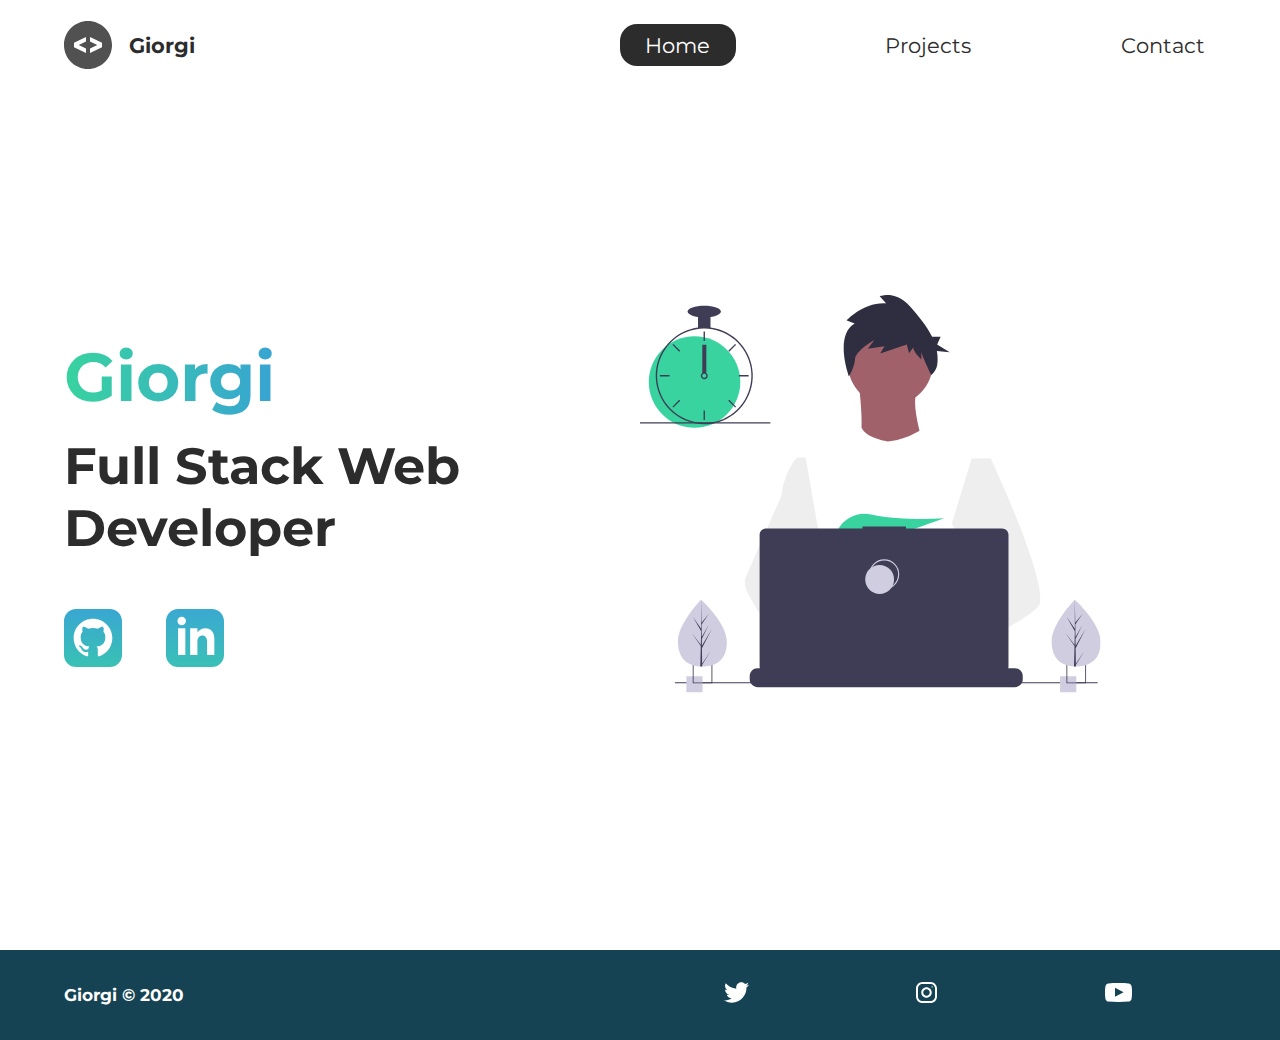
==== commit 8ffc0559: "changed project box styles" ====
--- a/index.html
+++ b/index.html
@@ -13,6 +13,8 @@
 			href="https://fonts.googleapis.com/css?family=Montserrat:400,500&display=swap"
 			rel="stylesheet"
 		/>
+		<link rel="icon" href="./../img/icon.png" />
+
 		<script defer src="./changeMode.js"></script>
 		<link rel="stylesheet" href="./css/style.css" />
 		<title>Giorgi Araxamia| Web Developer</title>
@@ -35,14 +37,14 @@
 			<div class="intro-text">
 				<h2>Giorgi</h2>
 				<h3>
-					Front End Web <br />
+					Full Stack Web <br />
 					Developer
 				</h3>
 				<!-- <p>
           I know html css Javascript and python
         </p> -->
 				<div class="intro-social">
-					<a href="#"
+					<a href="https://github.com/gio-oig?tab=repositories" target="_blank"
 						><img src="./icons/github.svg" alt="github-social-link"
 					/></a>
 					<a href="#"
--- a/css/style.css
+++ b/css/style.css
@@ -315,6 +315,7 @@
 
 .projects h2 {
   margin: 2rem;
+  color: #3f3f44;
 }
 
 div.project_box {
@@ -323,44 +324,43 @@
 
 div.img_box {
   position: relative;
-  max-width: 700px;
+  max-width: 600px;
   height: 350px;
-  border: 2px solid #154353;
+  border: 20px solid #d1d1d1;
+  border-radius: 50px;
+  border-left: 20px solid #2978b5;
   overflow: hidden;
+}
+
+.img_box:hover img {
+  -webkit-transform: scale(1.1);
+          transform: scale(1.1);
+  -webkit-transition: -webkit-transform 6s cubic-bezier(0.25, 0.45, 0.45, 0.95);
+  transition: -webkit-transform 6s cubic-bezier(0.25, 0.45, 0.45, 0.95);
+  transition: transform 6s cubic-bezier(0.25, 0.45, 0.45, 0.95);
+  transition: transform 6s cubic-bezier(0.25, 0.45, 0.45, 0.95), -webkit-transform 6s cubic-bezier(0.25, 0.45, 0.45, 0.95);
 }
 
 div.img_box a {
   position: absolute;
+  top: 50%;
+  left: 50%;
   -webkit-transform: translate(-50%, -50%);
           transform: translate(-50%, -50%);
   padding: 10px 20px;
   color: #fff;
-  background-color: #154353;
+  background-color: #2978b5;
+  border-radius: 10px;
+  -webkit-box-shadow: 0 0 10px #8ab6d6;
+          box-shadow: 0 0 10px #8ab6d6;
   opacity: 0;
   cursor: pointer;
+  -webkit-transition: 0.5s ease-in-out;
+  transition: 0.5s ease-in-out;
 }
 
 div.img_box:hover a {
-  -webkit-animation: anim 1s ease-in-out forwards;
-          animation: anim 1s ease-in-out forwards;
-}
-
-div.img_box::before {
-  content: '';
-  position: absolute;
-  top: -100px;
-  left: -150px;
-  width: 10px;
-  height: 10px;
-  border-radius: 50%;
-  background-color: #38a4d380;
-  -webkit-transition: all 0.8s ease-in-out;
-  transition: all 0.8s ease-in-out;
-}
-
-div.img_box:hover::before {
-  width: 170%;
-  height: 170%;
+  opacity: 1;
 }
 
 .projects img {
@@ -370,42 +370,6 @@
   height: 100%;
 }
 
-@-webkit-keyframes anim {
-  0% {
-    top: -50%;
-    left: -50%;
-    opacity: 0;
-  }
-  80% {
-    top: 50%;
-    left: 60%;
-    opacity: 0.8;
-  }
-  100% {
-    top: 50%;
-    left: 50%;
-    opacity: 1;
-  }
-}
-
-@keyframes anim {
-  0% {
-    top: -50%;
-    left: -50%;
-    opacity: 0;
-  }
-  80% {
-    top: 50%;
-    left: 60%;
-    opacity: 0.8;
-  }
-  100% {
-    top: 50%;
-    left: 50%;
-    opacity: 1;
-  }
-}
-
 .form-section {
   min-height: 80vh;
   display: -webkit-box;
@@ -455,7 +419,7 @@
 }
 
 .form-section form textarea {
-  font-family: "Montserrat", sans-serif;
+  font-family: 'Montserrat', sans-serif;
   font-size: 2rem;
 }
 
